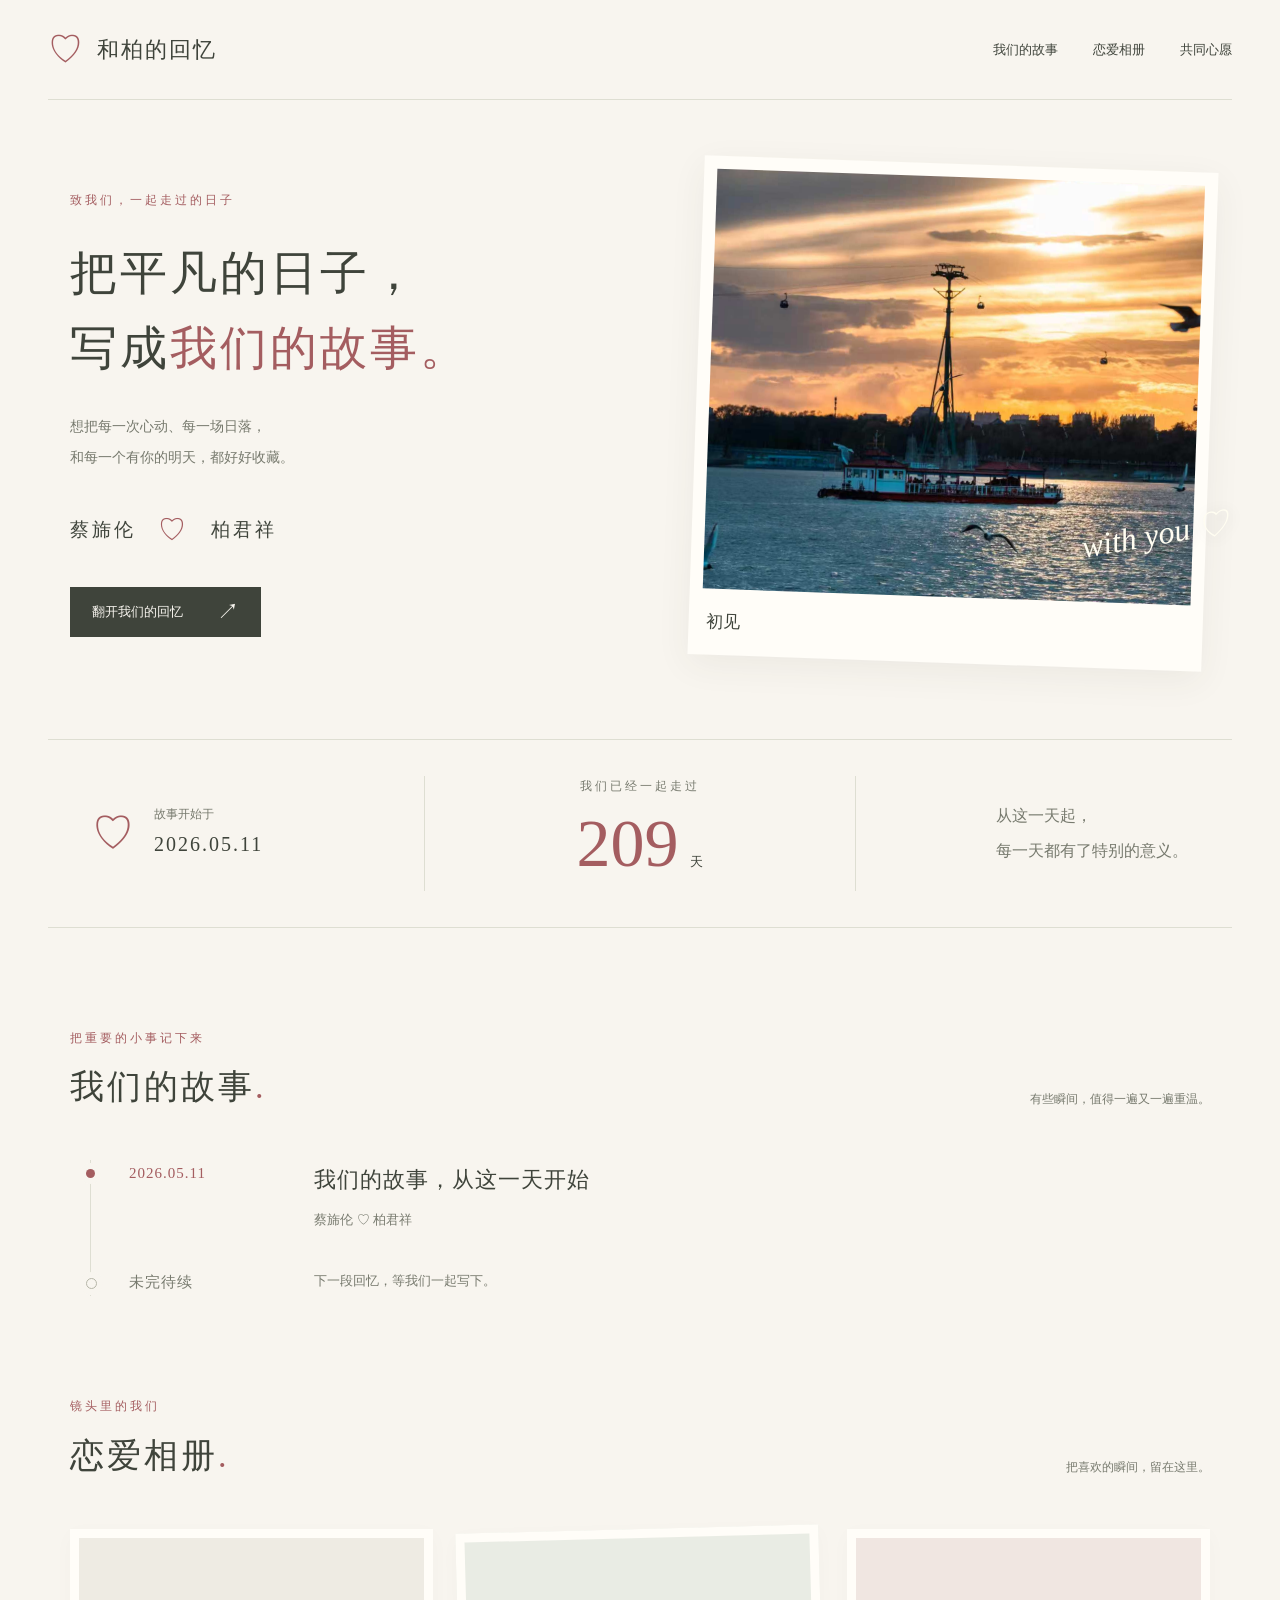
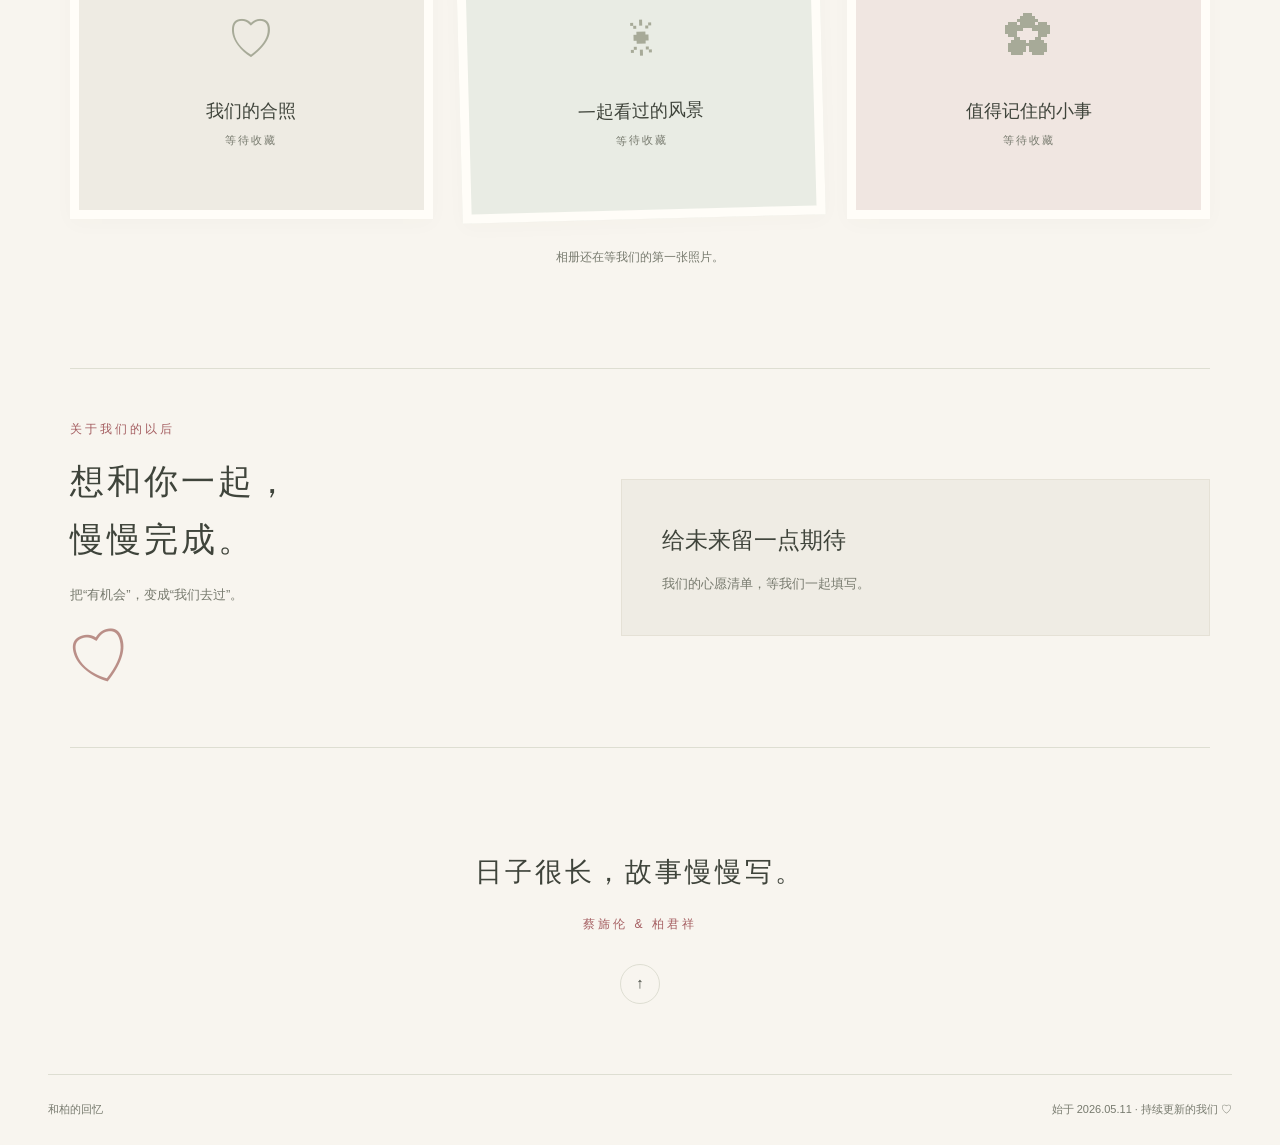
==== index.html @ 4bbe12b0 "Use first meeting photo on homepage" ====
<!doctype html>
<html lang="zh-CN">
<head>
  <meta charset="UTF-8">
  <meta name="viewport" content="width=device-width, initial-scale=1">
  <meta name="theme-color" content="#f6f2ec">
  <meta name="description" content="蔡旆伦与柏君祥的回忆小站，收藏一起走过的日子。">
  <title>和柏的回忆</title>
  <link rel="stylesheet" href="./style.css">
  <script src="./config.js" defer></script>
  <script src="./app.js" defer></script>
</head>
<body>
  <a class="skip" href="#main">跳到正文</a>
  <header class="header">
    <a class="brand" href="#home"><span class="brand-heart" aria-hidden="true">♡</span><span data-site-title>和柏的回忆</span></a>
    <nav aria-label="主导航">
      <a href="#story">我们的故事</a><a href="#album">恋爱相册</a><a href="#wishes">共同心愿</a>
    </nav>
  </header>
  <main id="main">
    <section class="hero" id="home" aria-labelledby="hero-title">
      <div class="hero-copy">
        <p class="eyebrow">致我们，一起走过的日子</p>
        <h1 id="hero-title">把平凡的日子，<br>写成<span>我们的故事。</span></h1>
        <p class="intro" id="intro">想把每一次心动、每一场日落，<br>和每一个有你的明天，都好好收藏。</p>
        <div class="couple"><span id="person-one">蔡旆伦</span><span class="couple-heart" aria-label="爱">♡</span><span id="person-two">柏君祥</span></div>
        <a class="primary-link" href="#story">翻开我们的回忆 <span aria-hidden="true">↗</span></a>
      </div>
      <figure class="hero-photo">
        <img src="./images/first-meeting.jpg" alt="初见，夕阳下的缆车与海鸥" width="1280" height="1920" fetchpriority="high">
        <figcaption><span>初见</span></figcaption>
        <span class="photo-mark" aria-hidden="true">with you ♡</span>
      </figure>
    </section>
    <section class="together" aria-label="恋爱计时">
      <div class="together-label"><span aria-hidden="true">♡</span><p>故事开始于<time id="start-date" datetime="2026-05-11">2026.05.11</time></p></div>
      <div class="counter"><p>我们已经一起走过</p><div><strong id="days">—</strong><span>天</span></div></div>
      <p class="together-note">从这一天起，<br>每一天都有了特别的意义。</p>
    </section>
    <section class="section story" id="story" aria-labelledby="story-title">
      <div class="section-head"><div><p class="eyebrow">把重要的小事记下来</p><h2 id="story-title">我们的故事<span class="heading-dot">.</span></h2></div><p>有些瞬间，值得一遍又一遍重温。</p></div>
      <div class="timeline" id="timeline"></div>
    </section>
    <section class="section album" id="album" aria-labelledby="album-title">
      <div class="section-head"><div><p class="eyebrow">镜头里的我们</p><h2 id="album-title">恋爱相册<span class="heading-dot">.</span></h2></div><p>把喜欢的瞬间，留在这里。</p></div>
      <div class="photo-grid" id="photos"></div>
      <p class="section-note" id="album-note">相册还在等我们的第一张照片。</p>
    </section>
    <section class="section wishes" id="wishes" aria-labelledby="wishes-title">
      <div class="wish-intro"><p class="eyebrow">关于我们的以后</p><h2 id="wishes-title">想和你一起，<br>慢慢完成。</h2><p>把“有机会”，变成“我们去过”。</p><span class="hand-heart" aria-hidden="true">♡</span></div>
      <div class="wish-list" id="wish-list"></div>
    </section>
    <section class="closing"><p>日子很长，故事慢慢写。</p><span id="signature">蔡旆伦 & 柏君祥</span><a href="#home" aria-label="回到顶部">↑</a></section>
  </main>
  <footer><span data-site-title>和柏的回忆</span><span>始于 <time datetime="2026-05-11" id="footer-date">2026.05.11</time> · 持续更新的我们 ♡</span></footer>
  <dialog id="photo-dialog" aria-label="照片大图"><button class="close-dialog" type="button" aria-label="关闭照片">×</button><img id="large-photo" alt=""><p id="photo-caption"></p></dialog>
  <noscript><p class="noscript">请启用 JavaScript，以显示恋爱计时和回忆内容。</p></noscript>
</body>
</html>
---- style.css ----
@charset "UTF-8";
:root { --paper: #f8f5ef; --ink: #3f443b; --muted: #777a6e; --rose: #a45d60; --line: #deded2; --serif: "Songti SC", "STSong", "SimSun", serif; }
* { box-sizing: border-box; }
html { scroll-behavior: smooth; scroll-padding-top: 90px; }
body { margin: 0; color: var(--ink); background: var(--paper); font-family: "Microsoft YaHei", "PingFang SC", sans-serif; font-size: 15px; line-height: 1.8; }
a { color: inherit; text-decoration: none; }
button { font: inherit; }
a:focus-visible, button:focus-visible { outline: 3px solid var(--rose); outline-offset: 6px; }
::selection { background: #e8cccc; }
.skip { position: fixed; top: -80px; left: 20px; background: white; padding: 10px; z-index: 20; }
.skip:focus { top: 10px; }
.header { width: min(1200px, calc(100% - 96px)); height: 100px; margin: auto; display: flex; align-items: center; justify-content: space-between; border-bottom: 1px solid var(--line); }
.brand { display: flex; align-items: center; gap: 12px; font-family: var(--serif); font-size: 22px; letter-spacing: 2px; }
.brand-heart { color: var(--rose); font-size: 35px; line-height: 1; }
nav { display: flex; gap: 35px; font-size: 13px; }
nav a { transition: color .2s; }
nav a:hover { color: var(--rose); }
main { overflow: hidden; }
.hero { width: min(1140px, calc(100% - 120px)); margin: 64px auto 76px; display: grid; grid-template-columns: 1.12fr 1fr; gap: 50px; align-items: center; }
.eyebrow { font-size: 12px; letter-spacing: 3px; color: var(--rose); margin: 0 0 24px; }
h1, h2, h3, p, figure { margin-top: 0; }
h1 { font-family: var(--serif); font-weight: 400; font-size: clamp(33px, 3.7vw, 54px); letter-spacing: 3px; line-height: 1.6; margin-bottom: 24px; }
h1 span { color: var(--rose); }
.intro { color: var(--muted); font-size: 14px; line-height: 2.2; white-space: pre-line; }
.couple { display: flex; align-items: center; gap: 22px; margin: 32px 0; font-size: 19px; letter-spacing: 3px; }
.couple-heart { color: var(--rose); font-size: 28px; }
.primary-link { display: inline-flex; align-items: center; justify-content: space-between; gap: 34px; background: var(--ink); color: var(--paper); padding: 13px 22px; font-size: 13px; transition: background .2s; }
.primary-link:hover { background: var(--rose); }
.primary-link span { font-size: 22px; line-height: 1; }
.hero-photo { position: relative; margin: 0; padding: 13px 13px 0; background: #fffdf8; box-shadow: 0 10px 35px #46463710; transform: rotate(2deg); }
.hero-photo img { display: block; width: 100%; height: 420px; object-fit: cover; background: #d8c9b7; }
.hero-photo figcaption { padding: 18px 5px 17px; font-family: var(--serif); font-size: 17px; }
.hero-photo figcaption small { display: block; font-family: "Microsoft YaHei", sans-serif; font-size: 10px; color: #838477; margin-top: 4px; letter-spacing: 1px; }
.photo-mark { position: absolute; right: -24px; bottom: 106px; transform: rotate(-12deg); color: #fffdf1; font-family: Georgia, serif; font-style: italic; font-size: 32px; text-shadow: 0 2px 15px #0003; }
.together { width: min(1200px, calc(100% - 96px)); margin: auto; padding: 36px 44px; border-block: 1px solid var(--line); display: grid; grid-template-columns: 1fr 1.3fr 1fr; align-items: center; }
.together-label { display: flex; align-items: center; gap: 20px; }
.together-label > span { font-size: 42px; color: var(--rose); }
.together-label p { color: var(--muted); font-size: 12px; margin: 0; }
.together-label time { display: block; color: var(--ink); font-family: Georgia, serif; font-size: 20px; letter-spacing: 2px; }
.counter { text-align: center; border-inline: 1px solid var(--line); }
.counter p { font-size: 12px; color: var(--muted); letter-spacing: 3px; margin-bottom: 0; }
.counter div { line-height: 1.2; margin: 6px 0; }
.counter strong { font-family: Georgia, serif; font-size: 68px; font-weight: 400; color: var(--rose); }
.counter div > span { margin-left: 12px; font-size: 13px; }
.together-note { margin: 0 0 0 auto; font-family: var(--serif); line-height: 2.2; color: var(--muted); font-size: 16px; }
.section { width: min(1140px, calc(100% - 120px)); margin: 100px auto; }
.section-head { display: flex; align-items: flex-end; justify-content: space-between; gap: 20px; margin-bottom: 44px; }
.section-head .eyebrow { margin-bottom: 9px; }
h2 { font-family: var(--serif); font-size: 34px; font-weight: 400; letter-spacing: 3px; line-height: 1.7; margin-bottom: 0; }
.heading-dot { color: var(--rose); }
.section-head > p { font-size: 12px; color: var(--muted); margin-bottom: 6px; }
.timeline { margin-left: 20px; }
.timeline-entry { position: relative; padding: 0 0 38px 38px; border-left: 1px solid var(--line); display: grid; grid-template-columns: 155px 1fr; gap: 30px; }
.timeline-entry::before { content: ""; position: absolute; top: 9px; left: -5px; width: 9px; height: 9px; border-radius: 50%; background: var(--rose); box-shadow: 0 0 0 6px var(--paper); }
.story-date { font-family: Georgia, var(--serif); font-size: 15px; color: var(--rose); letter-spacing: 1px; }
.story-body h3 { font-family: var(--serif); font-size: 22px; font-weight: 400; letter-spacing: 1px; margin-bottom: 8px; }
.story-body p, p.story-body { font-size: 13px; color: var(--muted); margin-bottom: 0; white-space: pre-line; }
.next-story { padding-bottom: 0; }
.next-story::before { background: var(--paper); border: 1px solid #b6b6a8; }
.next-story .story-date { color: var(--muted); font-family: var(--serif); }
.photo-grid { display: grid; grid-template-columns: repeat(3, 1fr); gap: 26px; }
.photo-placeholder { min-height: 290px; background: #eeebe3; display: flex; flex-direction: column; align-items: center; justify-content: center; border: 9px solid #fffdf8; box-shadow: 0 5px 20px #46463706; }
.photo-placeholder:nth-child(2) { background: #e9ece4; transform: rotate(-1.5deg); }
.photo-placeholder:nth-child(3) { background: #f0e6e1; }
.placeholder-symbol { font-family: Georgia, serif; font-size: 48px; font-weight: 400; color: #a7aa98; }
.photo-placeholder p { font-family: var(--serif); font-size: 18px; margin: 12px 0 4px; }
.photo-placeholder small { color: var(--muted); font-size: 11px; letter-spacing: 2px; }
.section-note { text-align: center; margin: 28px 0 0; font-size: 12px; color: var(--muted); }
.photo-card { border: 0; padding: 10px; background: #fffdf8; cursor: zoom-in; text-align: left; color: var(--ink); }
.photo-card img { width: 100%; height: 290px; object-fit: cover; display: block; }
.photo-card-caption { display: block; padding: 14px 4px 4px; font-family: var(--serif); font-size: 17px; }
.wishes { display: grid; grid-template-columns: 1fr 1.25fr; gap: 80px; padding: 50px 0; border-block: 1px solid var(--line); }
.wish-intro .eyebrow { margin-bottom: 12px; }
.wish-intro > p:not(.eyebrow) { color: var(--muted); font-size: 13px; margin-top: 15px; }
.hand-heart { font-size: 64px; color: #ba8f88; font-family: Georgia, serif; display: inline-block; transform: rotate(-15deg); line-height: 1.2; }
.wish-list { align-self: center; }
.wish-empty { padding: 40px; background: #efece4; border: 1px solid #e5e1d6; }
.wish-empty > span { display: block; font-family: var(--serif); font-size: 23px; margin-bottom: 10px; }
.wish-empty p { color: var(--muted); font-size: 13px; margin-bottom: 0; }
.wish-row { display: flex; align-items: center; gap: 15px; padding: 20px 0; border-bottom: 1px solid var(--line); }
.wish-status { color: var(--rose); font-size: 20px; }
.wish-row p { margin: 0; flex: 1; }
.wish-row small { font-size: 11px; color: var(--muted); }
.wish-row.done p { text-decoration: line-through; color: var(--muted); }
.closing { text-align: center; margin: 90px auto 70px; }
.closing p { font-family: var(--serif); font-size: 27px; letter-spacing: 3px; margin-bottom: 13px; }
.closing > span { color: var(--rose); font-size: 12px; letter-spacing: 3px; }
.closing a { display: block; margin: 28px auto 0; width: 40px; height: 40px; border: 1px solid var(--line); border-radius: 50%; line-height: 36px; }
footer { display: flex; justify-content: space-between; gap: 20px; width: min(1200px, calc(100% - 96px)); border-top: 1px solid var(--line); padding: 25px 0; margin: auto; font-size: 11px; color: var(--muted); }
dialog { border: 0; padding: 32px; background: var(--paper); max-width: min(900px, 92vw); max-height: 92dvh; }
dialog::backdrop { background: #242720dc; }
dialog img { max-width: 100%; max-height: 70dvh; display: block; margin: auto; }
dialog p { text-align: center; margin: 15px 0 0; }
.close-dialog { position: absolute; right: 2px; top: 0; width: 30px; height: 30px; font-size: 25px; border: 0; background: transparent; color: var(--ink); cursor: pointer; }
.noscript { text-align: center; }
@media (max-width: 800px) {
  .header { width: calc(100% - 40px); height: 82px; }
  .brand { font-size: 18px; letter-spacing: 1px; gap: 8px; }
  nav { gap: 17px; font-size: 11px; }
  .hero { width: calc(100% - 56px); gap: 30px; margin-block: 44px 55px; }
  h1 { font-size: 31px; letter-spacing: 1px; }
  .hero-photo img { height: 340px; }
  .hero-photo figcaption { font-size: 13px; }
  .photo-mark { right: -8px; font-size: 24px; }
  .couple { font-size: 16px; gap: 12px; letter-spacing: 1px; }
  .together { width: calc(100% - 40px); padding: 30px 10px; grid-template-columns: 1fr 1fr; }
  .together-note { display: none; }
  .counter { border-right: 0; }
  .section { width: calc(100% - 56px); margin-block: 65px; }
  .section-head { margin-bottom: 32px; }
  .photo-grid { gap: 14px; }
  .photo-placeholder { min-height: 225px; }
  .photo-placeholder p { font-size: 15px; }
  .wishes { gap: 40px; }
  footer { width: calc(100% - 40px); }
}
@media (max-width: 580px) {
  html { scroll-padding-top: 24px; }
  .header { height: auto; min-height: 92px; padding-block: 15px; flex-direction: column; gap: 8px; }
  nav { gap: 27px; font-size: 12px; }
  .hero { grid-template-columns: 1fr; margin-top: 34px; gap: 34px; }
  .hero-copy { padding-top: 10px; }
  .eyebrow { font-size: 10px; margin-bottom: 17px; }
  h1 { font-size: clamp(29px, 7.8vw, 42px); }
  .intro { font-size: 13px; }
  .couple { margin-block: 22px; }
  .hero-photo { width: 92%; justify-self: center; }
  .hero-photo img { height: 300px; }
  .hero-photo figcaption { font-size: 15px; }
  .together-label { gap: 10px; }
  .together-label > span { font-size: 28px; }
  .together-label time { font-size: 17px; }
  .counter p { font-size: 10px; letter-spacing: 1px; }
  .counter strong { font-size: 48px; }
  h2 { font-size: 28px; }
  .section-head { display: block; }
  .section-head > p { margin-top: 8px; }
  .timeline { margin-left: 5px; }
  .timeline-entry { display: block; padding-left: 24px; }
  .story-date { display: block; margin-bottom: 12px; font-size: 13px; }
  .story-body h3 { font-size: 19px; }
  .photo-grid { grid-template-columns: 1fr; gap: 20px; }
  .photo-placeholder { min-height: 220px; }
  .photo-placeholder:nth-child(2) { transform: rotate(-1deg); }
  .wishes { grid-template-columns: 1fr; gap: 25px; padding-block: 30px; }
  .hand-heart { display: none; }
  .wish-empty { padding: 28px; }
  .wish-empty > span { font-size: 21px; }
  .closing { margin: 60px 20px 45px; }
  .closing p { font-size: 22px; letter-spacing: 1px; }
  footer { flex-direction: column; gap: 4px; text-align: center; padding-block: 20px; }
}
@media (prefers-reduced-motion: reduce) { html { scroll-behavior: auto; } * { transition: none !important; } }
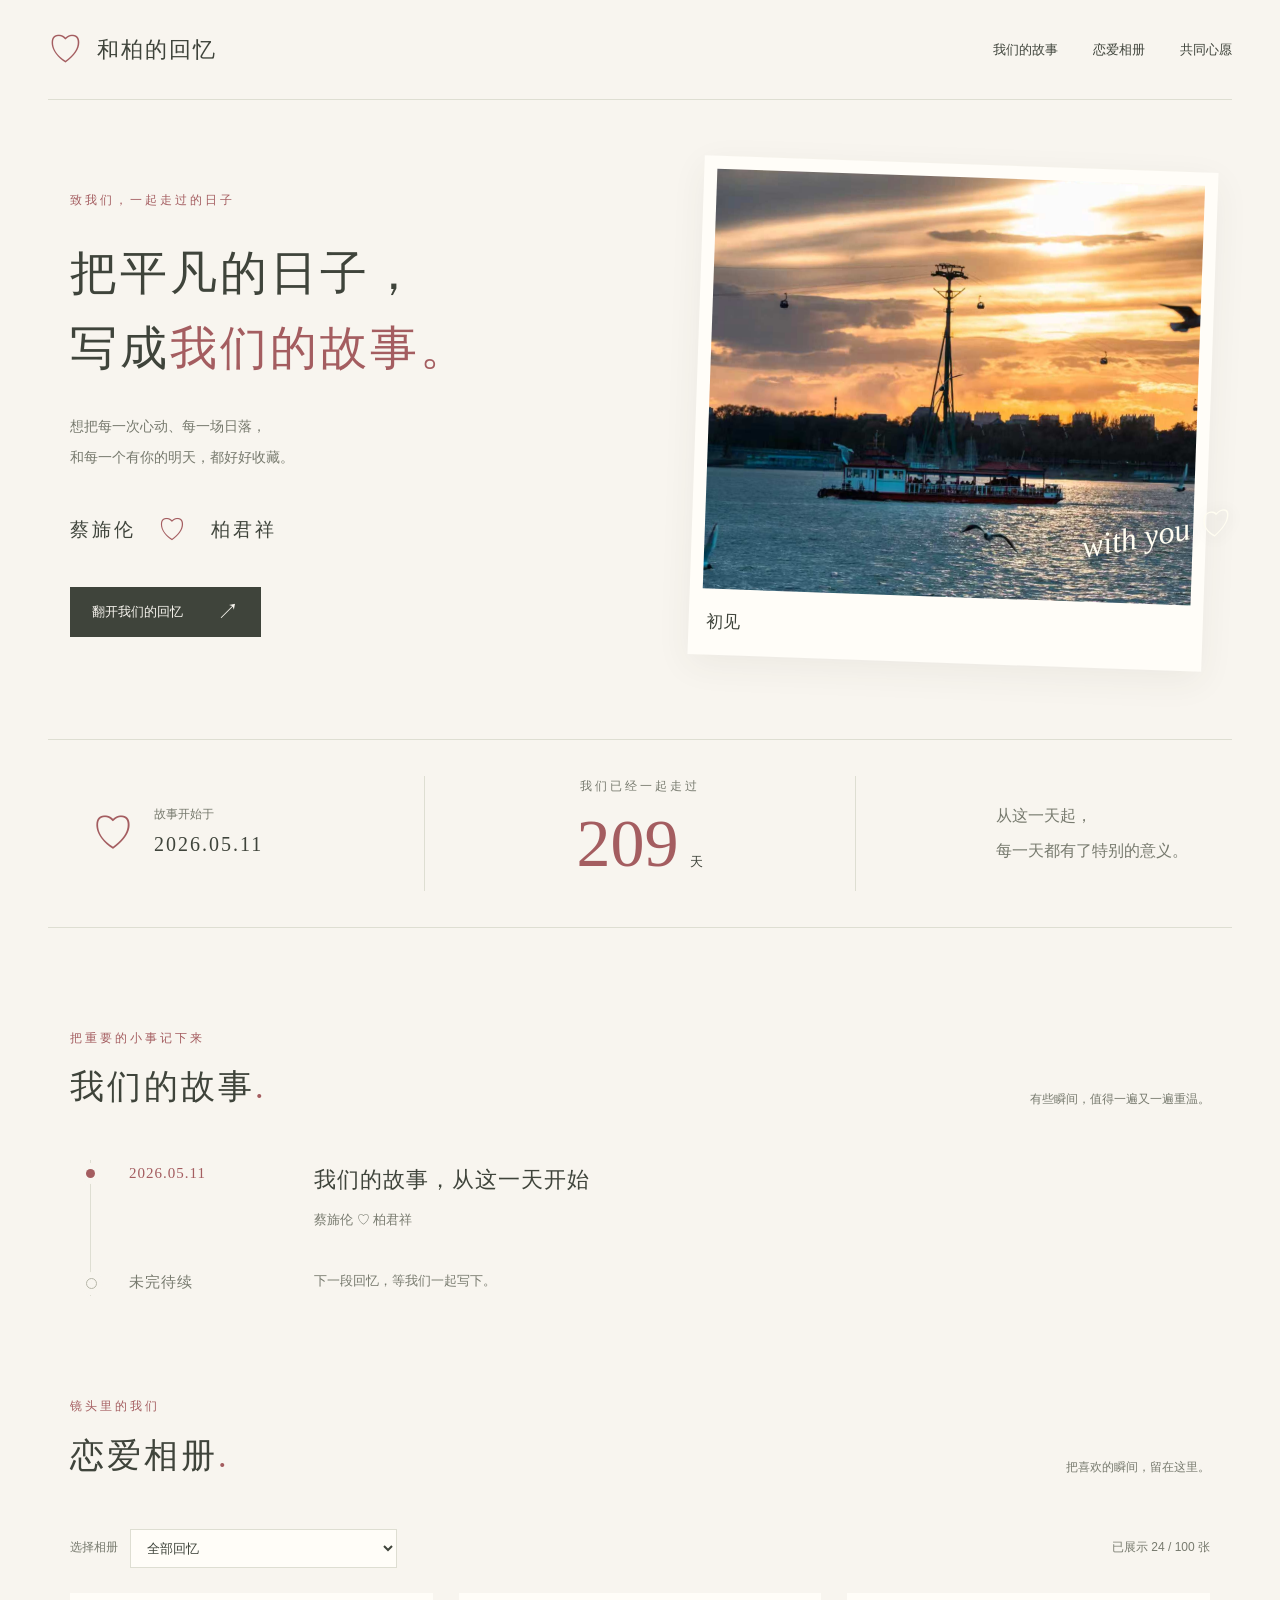
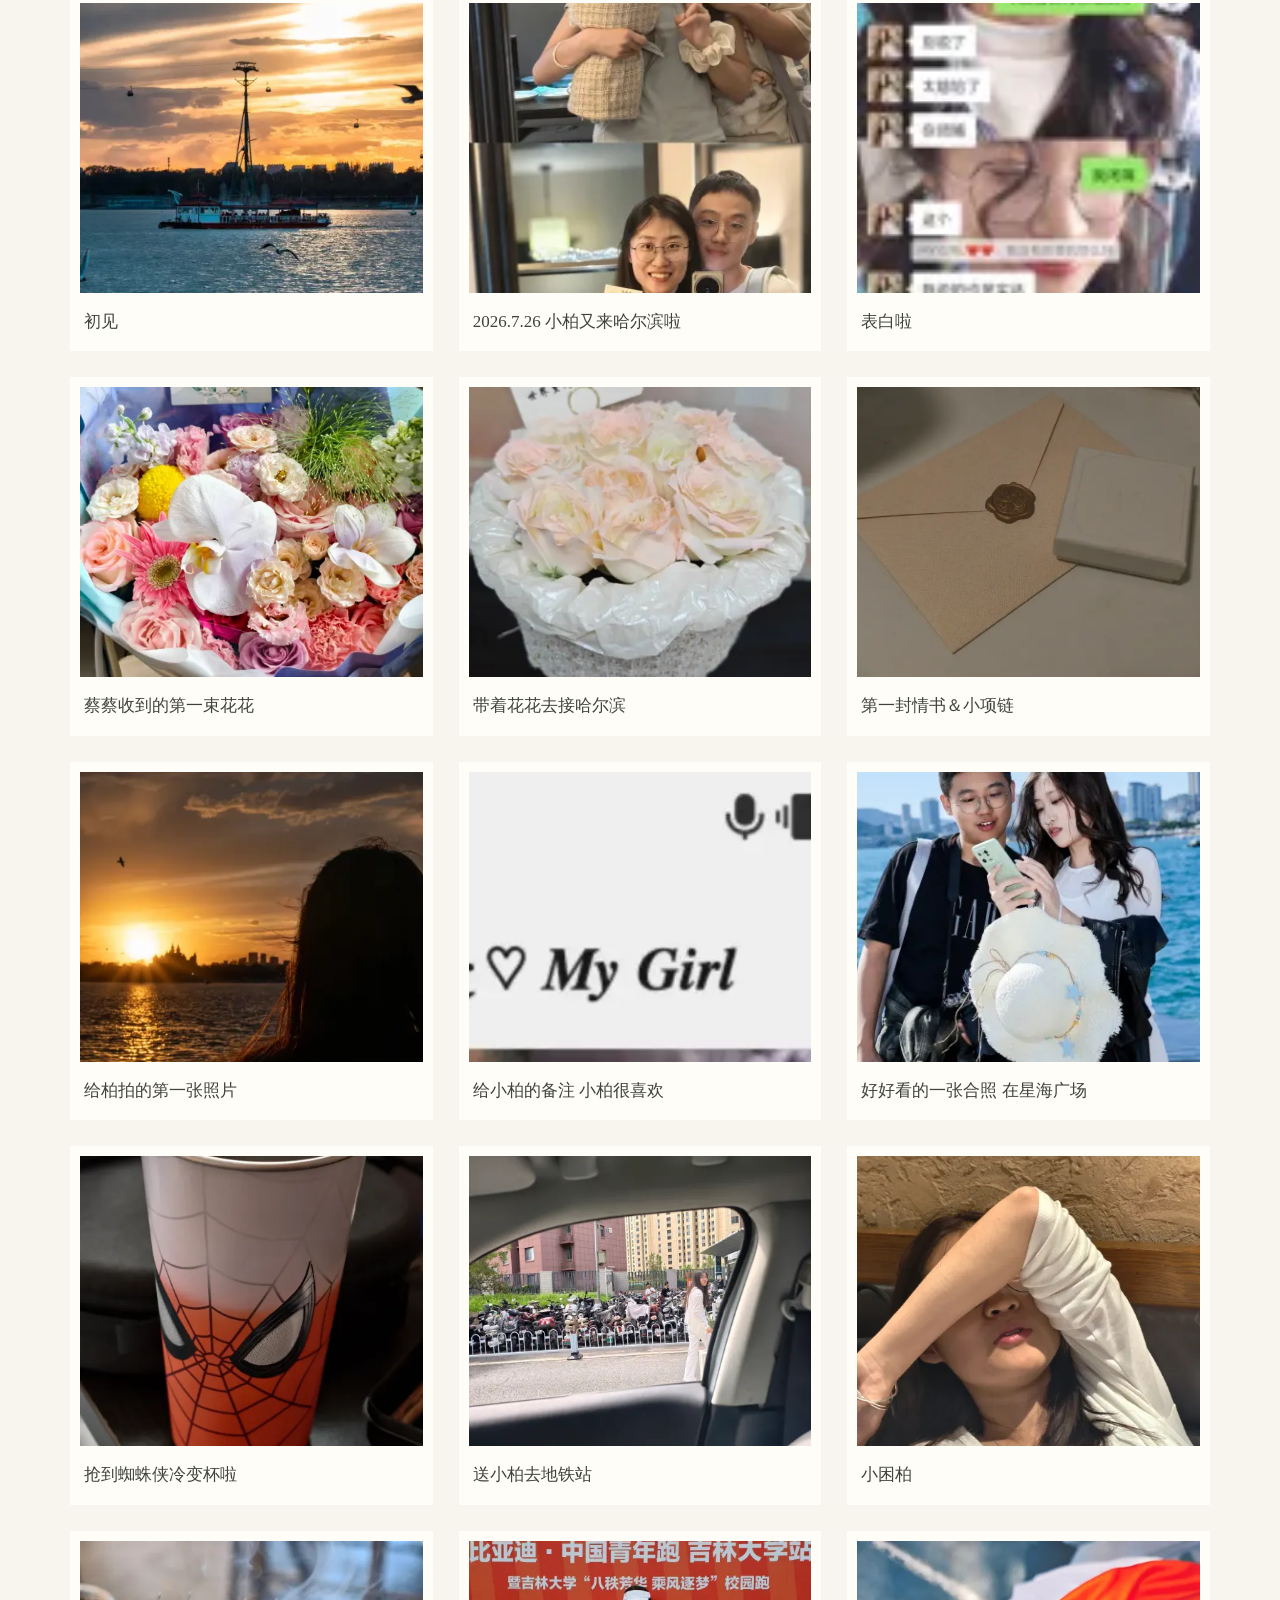
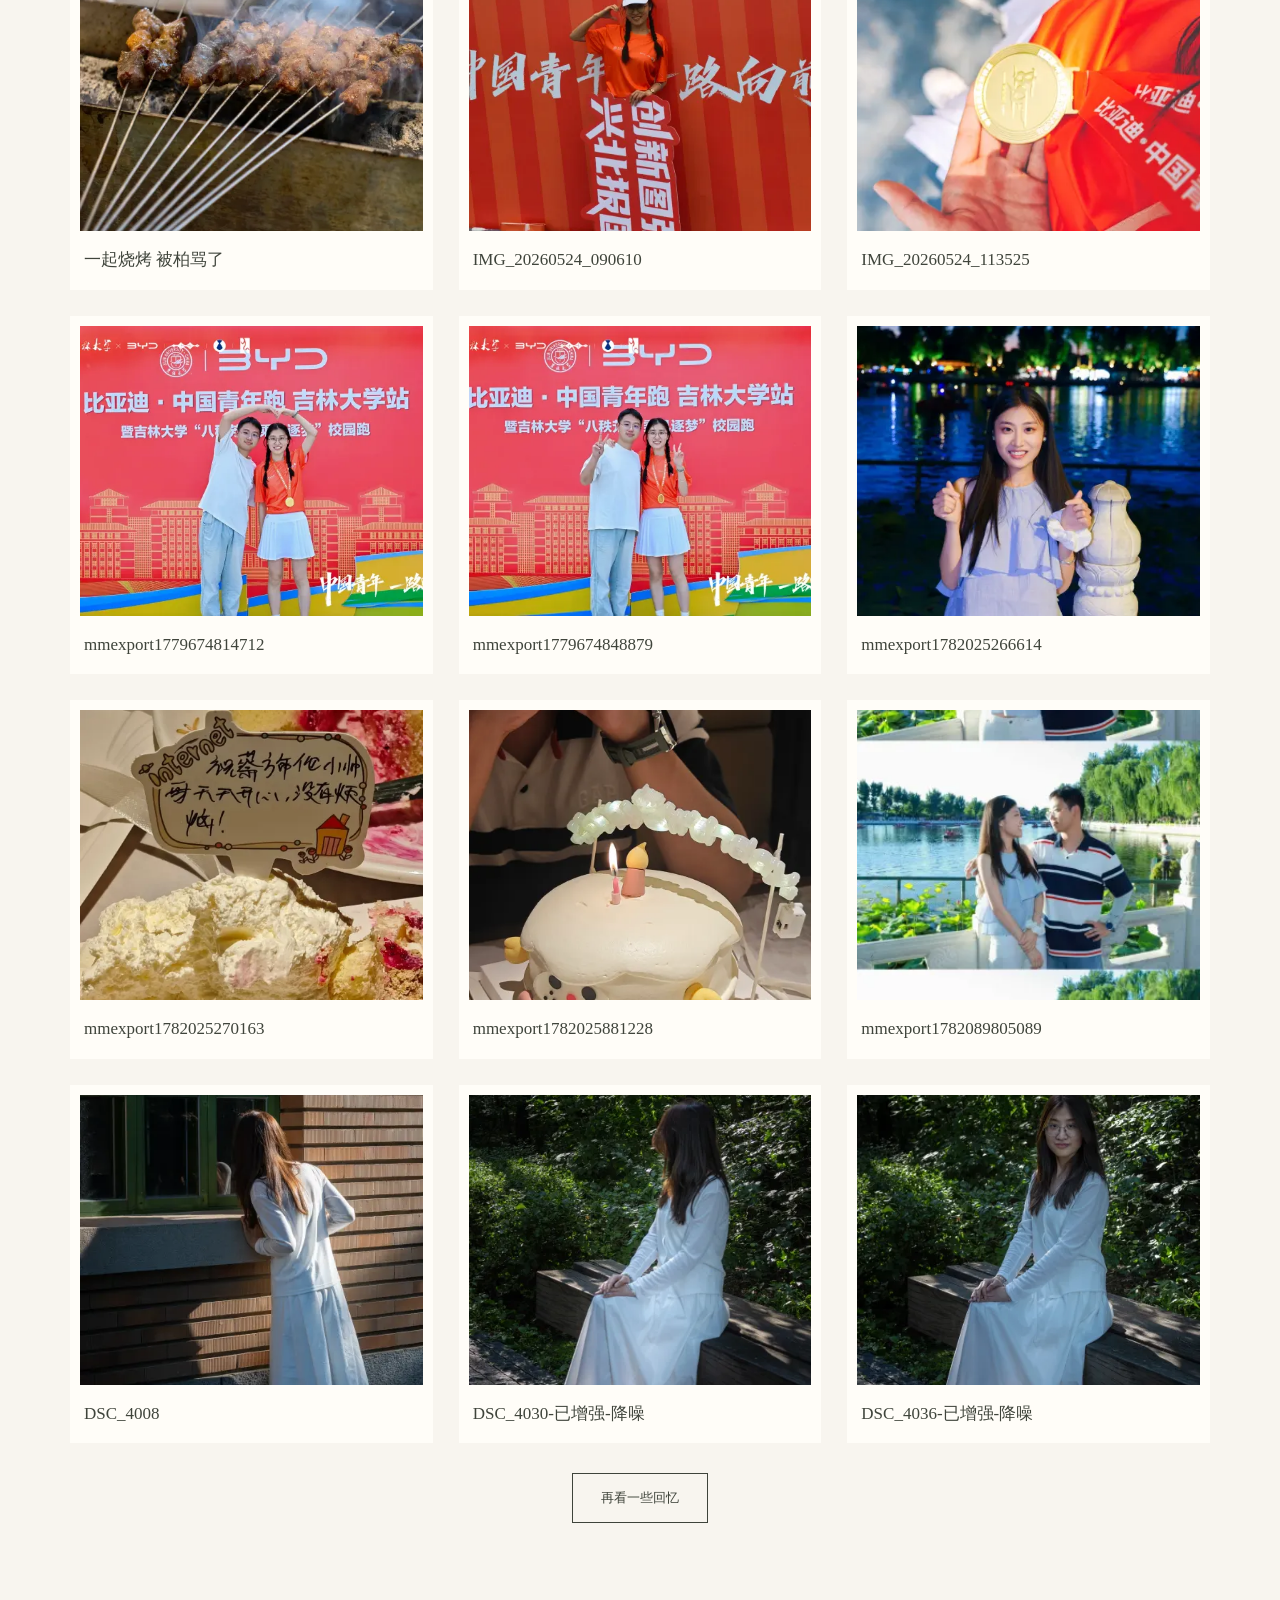
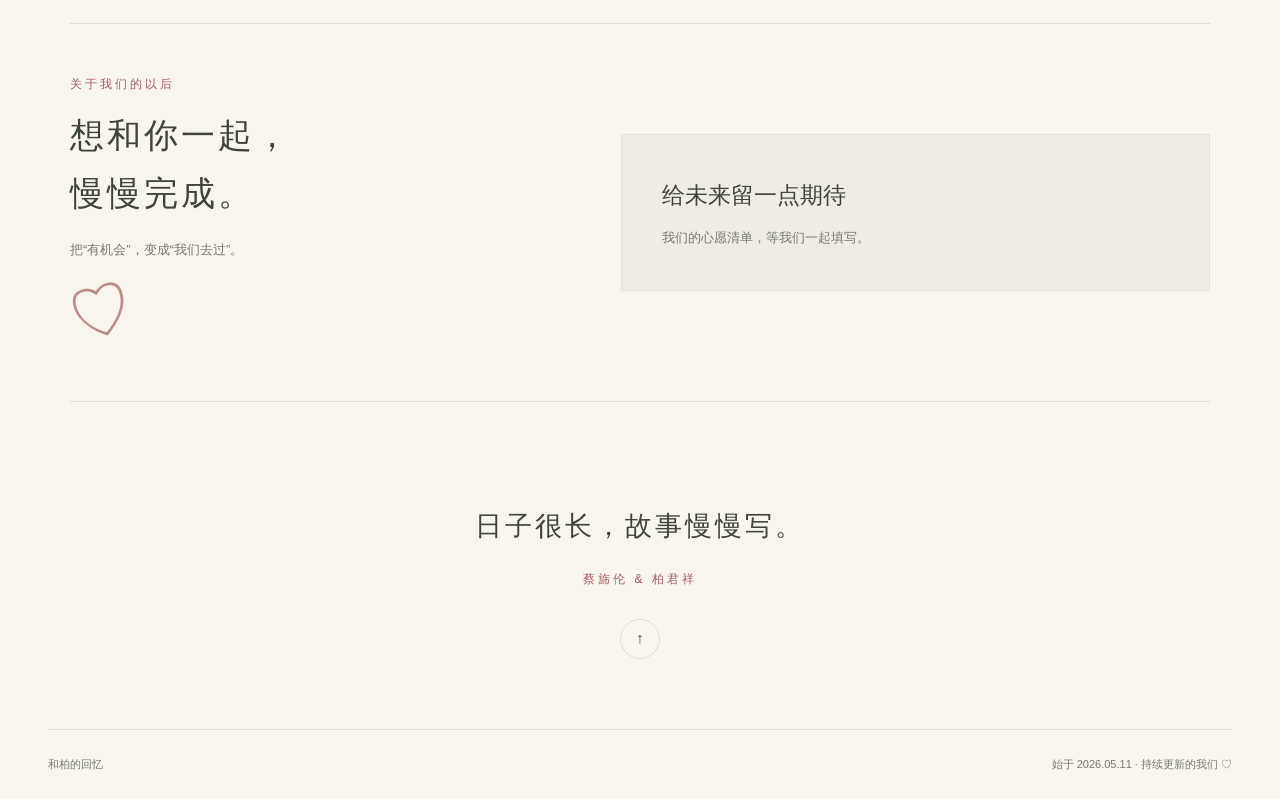
==== commit 296c88a6: "Publish selected memory albums with 100 photos" ====
--- a/index.html
+++ b/index.html
@@ -7,6 +7,7 @@
   <meta name="description" content="蔡旆伦与柏君祥的回忆小站，收藏一起走过的日子。">
   <title>和柏的回忆</title>
   <link rel="stylesheet" href="./style.css">
+  <script src="./photo-library.js" defer></script>
   <script src="./config.js" defer></script>
   <script src="./app.js" defer></script>
 </head>
@@ -44,7 +45,13 @@
     </section>
     <section class="section album" id="album" aria-labelledby="album-title">
       <div class="section-head"><div><p class="eyebrow">镜头里的我们</p><h2 id="album-title">恋爱相册<span class="heading-dot">.</span></h2></div><p>把喜欢的瞬间，留在这里。</p></div>
+      <div class="album-toolbar" id="album-toolbar" hidden>
+        <label for="album-filter">选择相册</label>
+        <select id="album-filter"><option value="">全部回忆</option></select>
+        <p id="photo-count" role="status" aria-live="polite"></p>
+      </div>
       <div class="photo-grid" id="photos"></div>
+      <button class="load-more" id="load-more" type="button" hidden>再看一些回忆</button>
       <p class="section-note" id="album-note">相册还在等我们的第一张照片。</p>
     </section>
     <section class="section wishes" id="wishes" aria-labelledby="wishes-title">
@@ -54,7 +61,16 @@
     <section class="closing"><p>日子很长，故事慢慢写。</p><span id="signature">蔡旆伦 & 柏君祥</span><a href="#home" aria-label="回到顶部">↑</a></section>
   </main>
   <footer><span data-site-title>和柏的回忆</span><span>始于 <time datetime="2026-05-11" id="footer-date">2026.05.11</time> · 持续更新的我们 ♡</span></footer>
-  <dialog id="photo-dialog" aria-label="照片大图"><button class="close-dialog" type="button" aria-label="关闭照片">×</button><img id="large-photo" alt=""><p id="photo-caption"></p></dialog>
+  <dialog id="photo-dialog" aria-label="照片大图">
+    <button class="close-dialog" type="button" aria-label="关闭照片">×</button>
+    <img id="large-photo" alt="">
+    <p id="photo-caption" aria-live="polite"></p>
+    <div class="photo-navigation">
+      <button id="previous-photo" type="button" aria-label="上一张照片">←</button>
+      <span id="photo-position"></span>
+      <button id="next-photo" type="button" aria-label="下一张照片">→</button>
+    </div>
+  </dialog>
   <noscript><p class="noscript">请启用 JavaScript，以显示恋爱计时和回忆内容。</p></noscript>
 </body>
 </html>
--- a/style.css
+++ b/style.css
@@ -59,6 +59,14 @@
 .next-story::before { background: var(--paper); border: 1px solid #b6b6a8; }
 .next-story .story-date { color: var(--muted); font-family: var(--serif); }
 .photo-grid { display: grid; grid-template-columns: repeat(3, 1fr); gap: 26px; }
+.album-toolbar { display: flex; align-items: center; flex-wrap: wrap; gap: 12px; margin-bottom: 25px; }
+.album-toolbar[hidden], .load-more[hidden] { display: none; }
+.album-toolbar label { font-size: 12px; color: var(--muted); }
+.album-toolbar select { max-width: 100%; min-width: 180px; padding: 10px 30px 10px 12px; border: 1px solid var(--line); border-radius: 0; background: #fffdf8; color: var(--ink); font: inherit; font-size: 13px; }
+.album-toolbar select:focus-visible { outline: 3px solid var(--rose); outline-offset: 3px; }
+.album-toolbar p { margin: 0 0 0 auto; font-size: 12px; color: var(--muted); }
+.load-more { display: block; padding: 12px 28px; margin: 30px auto 0; background: transparent; border: 1px solid var(--ink); color: var(--ink); cursor: pointer; font-size: 13px; }
+.load-more:hover { background: var(--ink); color: var(--paper); }
 .photo-placeholder { min-height: 290px; background: #eeebe3; display: flex; flex-direction: column; align-items: center; justify-content: center; border: 9px solid #fffdf8; box-shadow: 0 5px 20px #46463706; }
 .photo-placeholder:nth-child(2) { background: #e9ece4; transform: rotate(-1.5deg); }
 .photo-placeholder:nth-child(3) { background: #f0e6e1; }
@@ -66,7 +74,7 @@
 .photo-placeholder p { font-family: var(--serif); font-size: 18px; margin: 12px 0 4px; }
 .photo-placeholder small { color: var(--muted); font-size: 11px; letter-spacing: 2px; }
 .section-note { text-align: center; margin: 28px 0 0; font-size: 12px; color: var(--muted); }
-.photo-card { border: 0; padding: 10px; background: #fffdf8; cursor: zoom-in; text-align: left; color: var(--ink); }
+.photo-card { align-self: start; border: 0; padding: 10px; background: #fffdf8; cursor: zoom-in; text-align: left; color: var(--ink); }
 .photo-card img { width: 100%; height: 290px; object-fit: cover; display: block; }
 .photo-card-caption { display: block; padding: 14px 4px 4px; font-family: var(--serif); font-size: 17px; }
 .wishes { display: grid; grid-template-columns: 1fr 1.25fr; gap: 80px; padding: 50px 0; border-block: 1px solid var(--line); }
@@ -92,6 +100,10 @@
 dialog img { max-width: 100%; max-height: 70dvh; display: block; margin: auto; }
 dialog p { text-align: center; margin: 15px 0 0; }
 .close-dialog { position: absolute; right: 2px; top: 0; width: 30px; height: 30px; font-size: 25px; border: 0; background: transparent; color: var(--ink); cursor: pointer; }
+.photo-navigation { display: flex; align-items: center; justify-content: center; gap: 22px; margin-top: 14px; }
+.photo-navigation span { min-width: 55px; text-align: center; color: var(--muted); font-size: 12px; }
+.photo-navigation button { width: 38px; height: 35px; border: 1px solid var(--line); background: transparent; color: var(--ink); cursor: pointer; }
+.photo-navigation button:disabled { opacity: .35; cursor: default; }
 .noscript { text-align: center; }
 @media (max-width: 800px) {
   .header { width: calc(100% - 40px); height: 82px; }
@@ -140,6 +152,8 @@
   .story-date { display: block; margin-bottom: 12px; font-size: 13px; }
   .story-body h3 { font-size: 19px; }
   .photo-grid { grid-template-columns: 1fr; gap: 20px; }
+  .album-toolbar select { flex: 1; min-width: 0; }
+  .album-toolbar p { flex-basis: 100%; }
   .photo-placeholder { min-height: 220px; }
   .photo-placeholder:nth-child(2) { transform: rotate(-1deg); }
   .wishes { grid-template-columns: 1fr; gap: 25px; padding-block: 30px; }
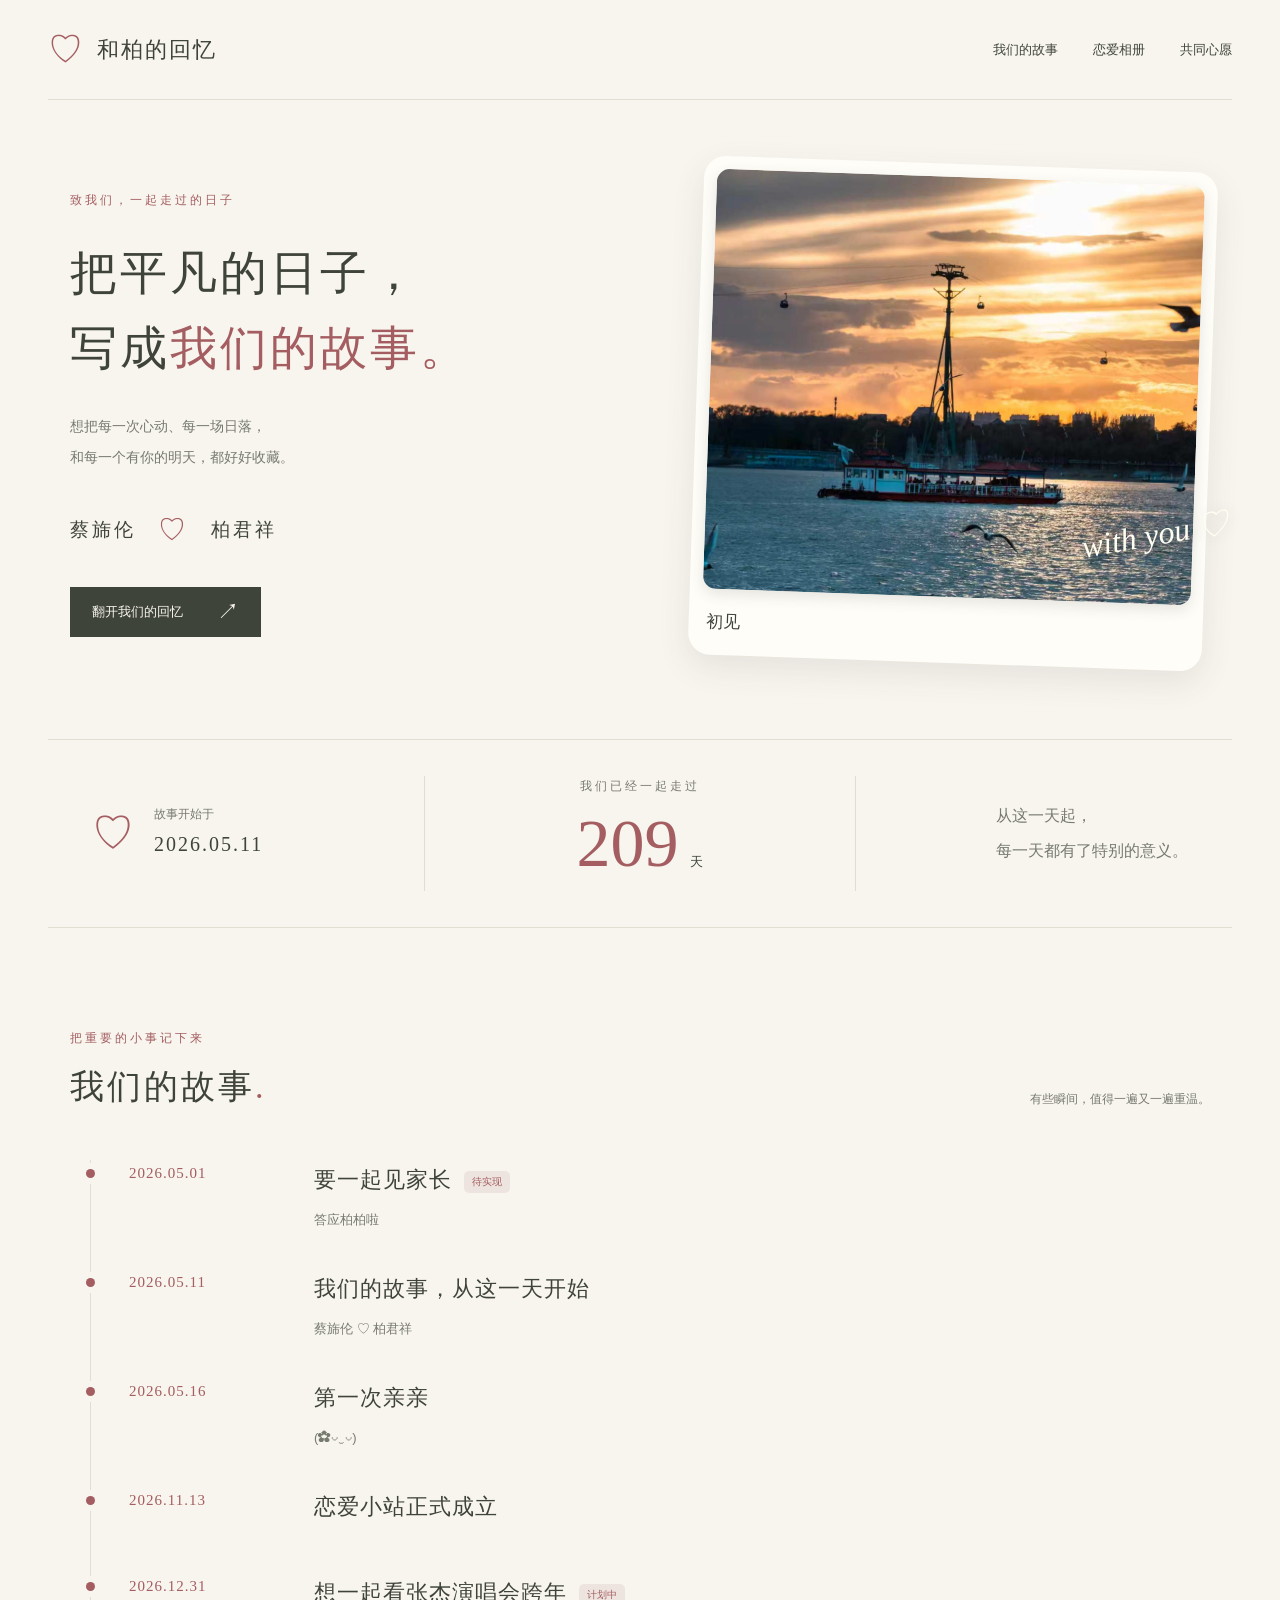
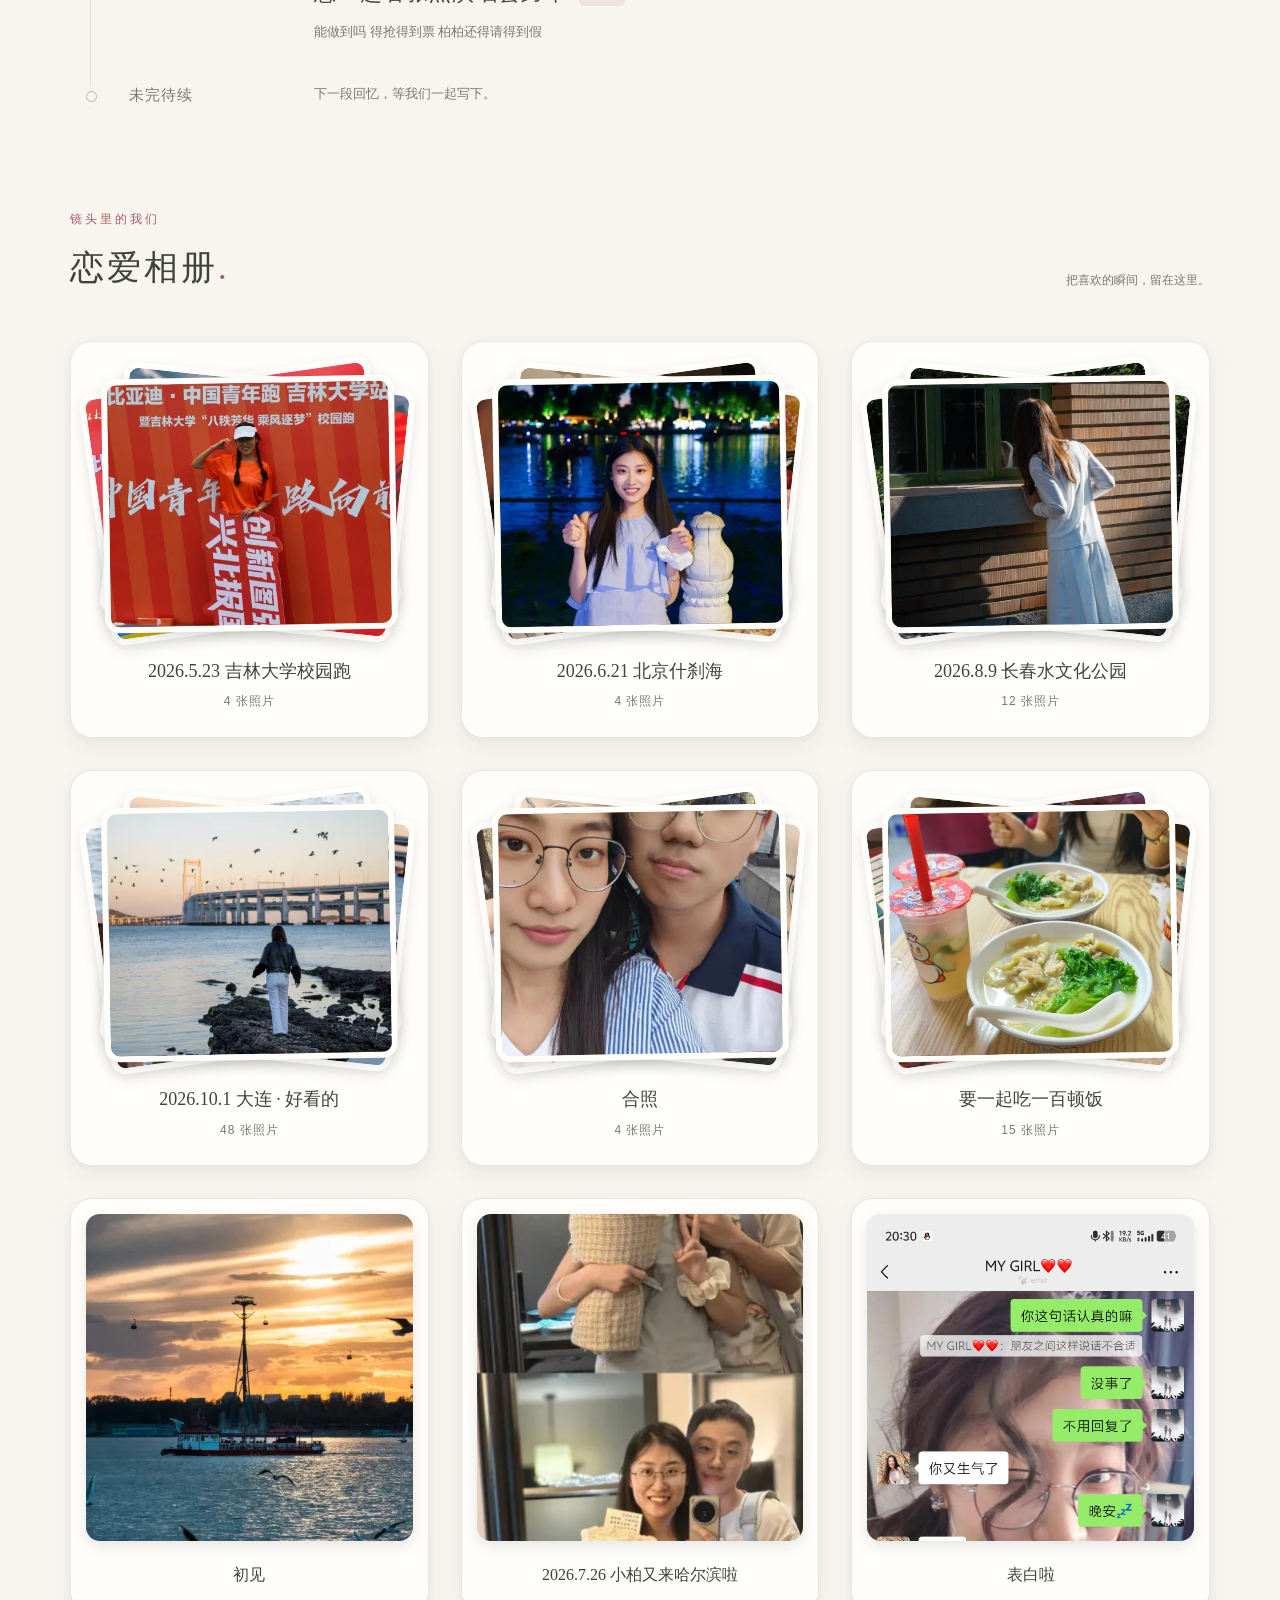
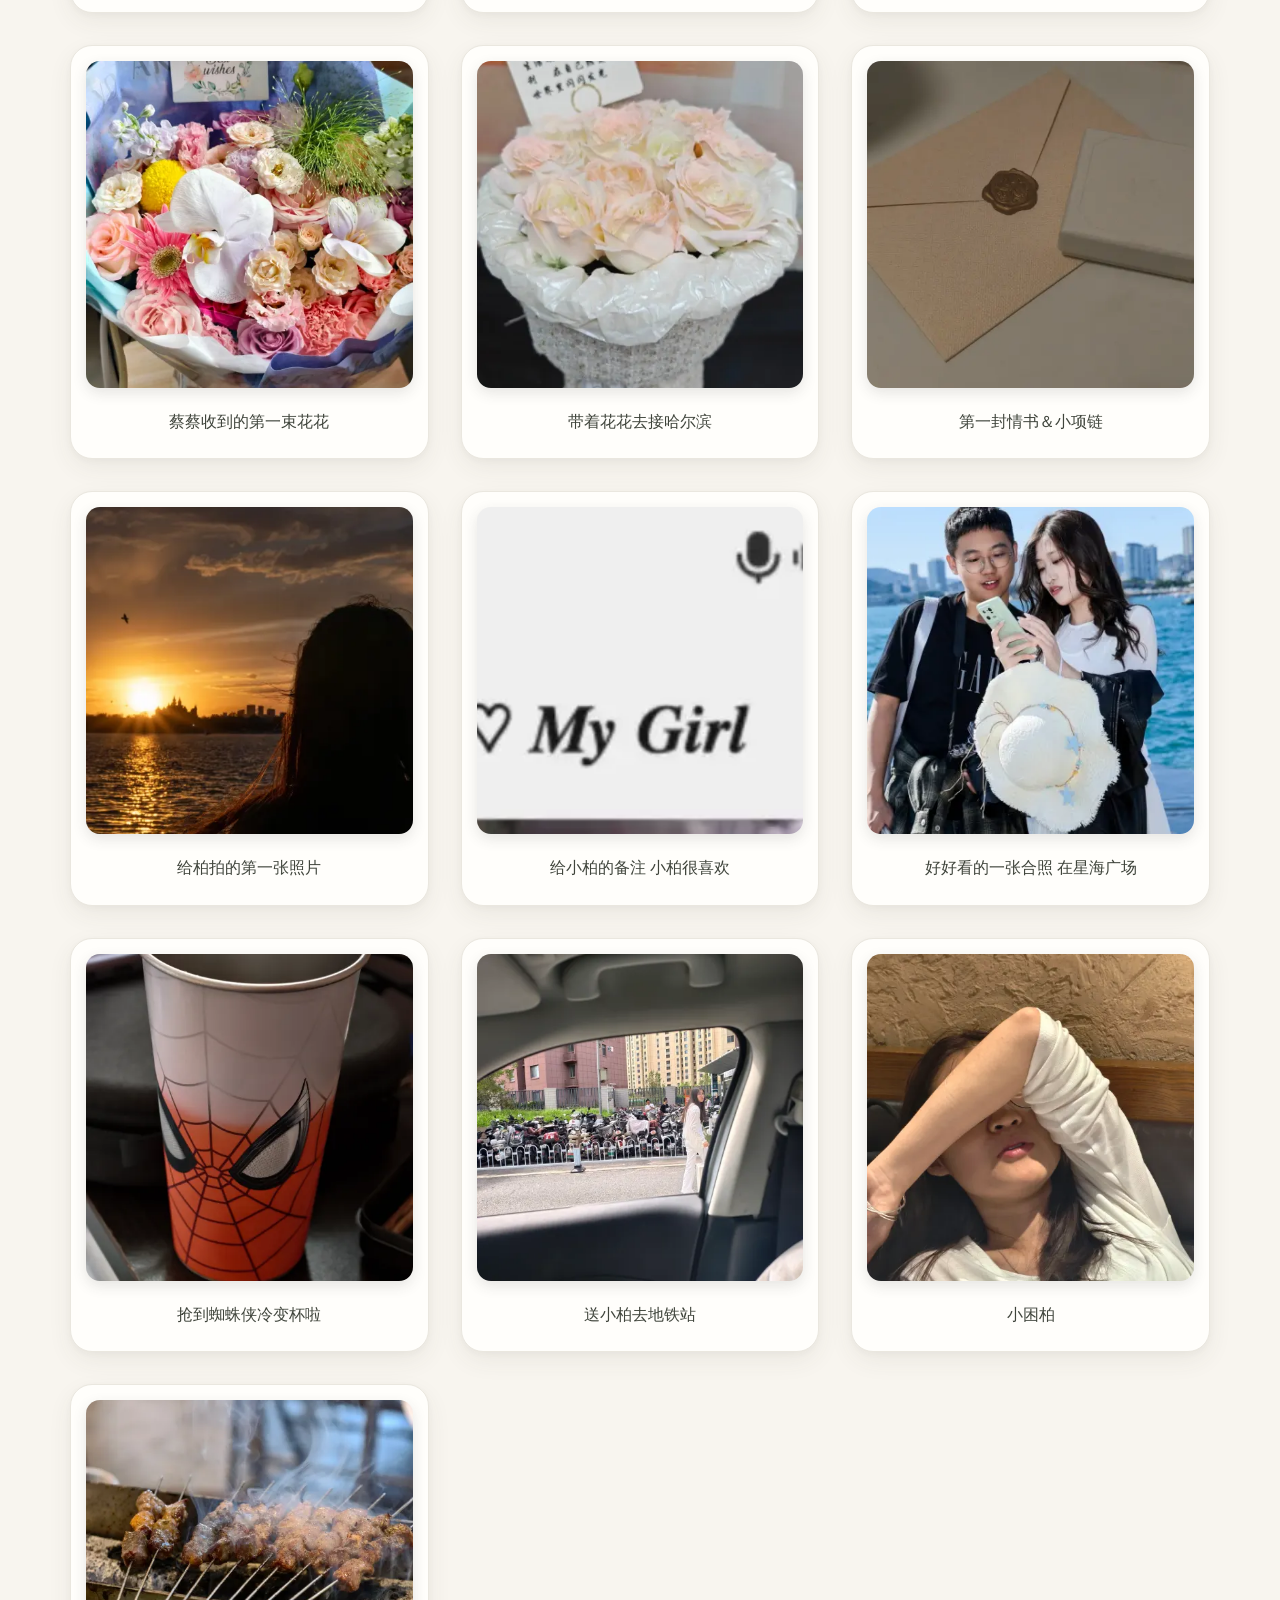
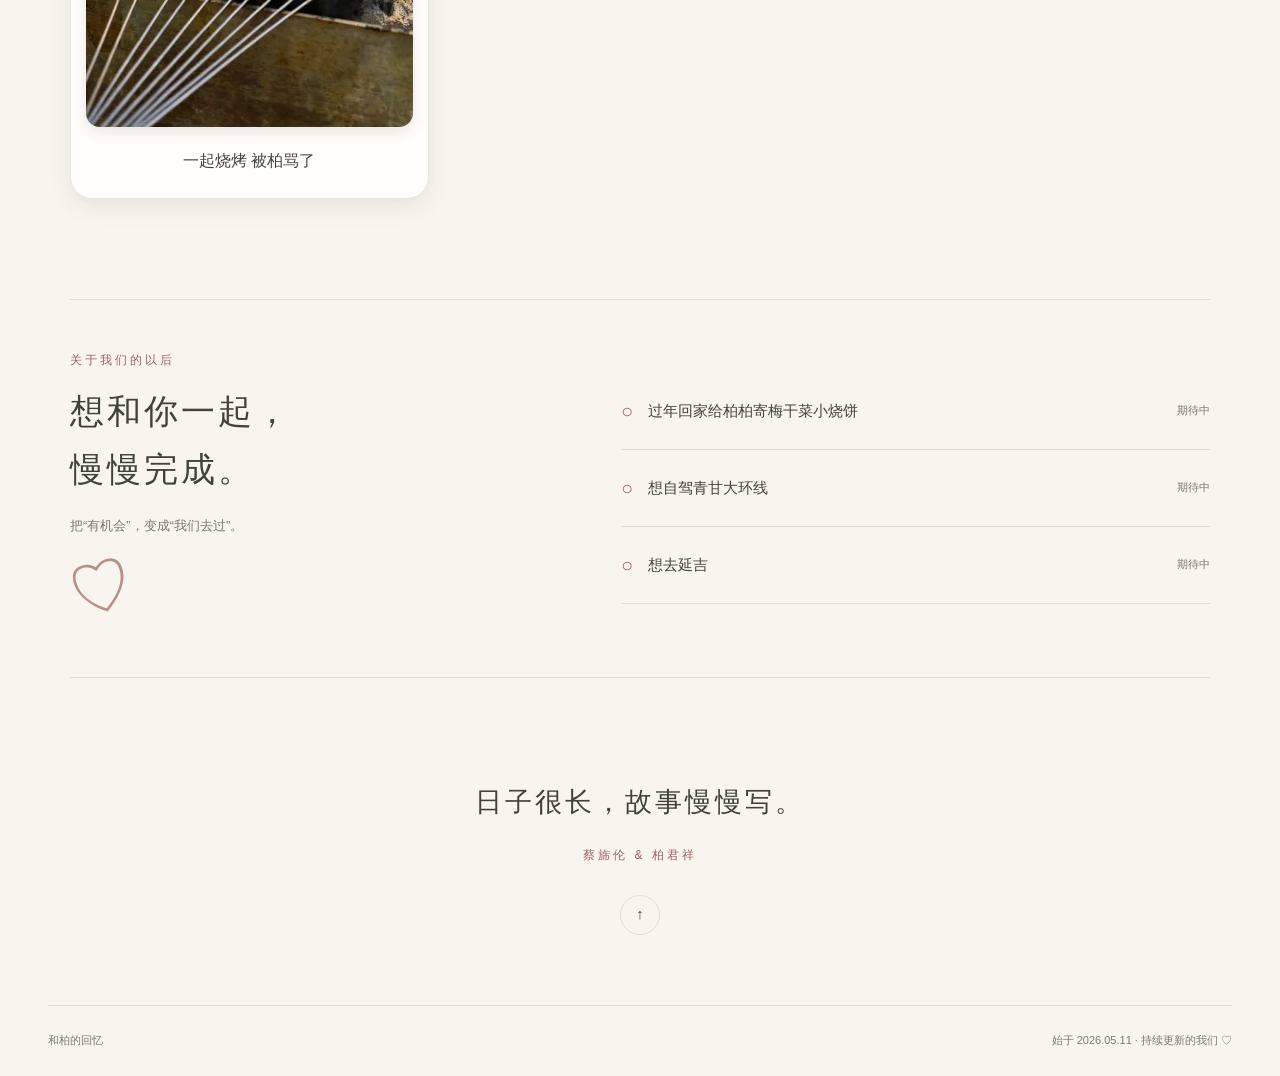
==== commit bef4b47b: "Add stacked albums, rounded cards, original chat image and milestones" ====
--- a/index.html
+++ b/index.html
@@ -6,10 +6,10 @@
   <meta name="theme-color" content="#f6f2ec">
   <meta name="description" content="蔡旆伦与柏君祥的回忆小站，收藏一起走过的日子。">
   <title>和柏的回忆</title>
-  <link rel="stylesheet" href="./style.css">
-  <script src="./photo-library.js" defer></script>
-  <script src="./config.js" defer></script>
-  <script src="./app.js" defer></script>
+  <link rel="stylesheet" href="./style.css?v=stacked-albums-1">
+  <script src="./photo-library.js?v=stacked-albums-1" defer></script>
+  <script src="./config.js?v=stacked-albums-1" defer></script>
+  <script src="./app.js?v=stacked-albums-1" defer></script>
 </head>
 <body>
   <a class="skip" href="#main">跳到正文</a>
@@ -45,13 +45,7 @@
     </section>
     <section class="section album" id="album" aria-labelledby="album-title">
       <div class="section-head"><div><p class="eyebrow">镜头里的我们</p><h2 id="album-title">恋爱相册<span class="heading-dot">.</span></h2></div><p>把喜欢的瞬间，留在这里。</p></div>
-      <div class="album-toolbar" id="album-toolbar" hidden>
-        <label for="album-filter">选择相册</label>
-        <select id="album-filter"><option value="">全部回忆</option></select>
-        <p id="photo-count" role="status" aria-live="polite"></p>
-      </div>
       <div class="photo-grid" id="photos"></div>
-      <button class="load-more" id="load-more" type="button" hidden>再看一些回忆</button>
       <p class="section-note" id="album-note">相册还在等我们的第一张照片。</p>
     </section>
     <section class="section wishes" id="wishes" aria-labelledby="wishes-title">
@@ -63,6 +57,8 @@
   <footer><span data-site-title>和柏的回忆</span><span>始于 <time datetime="2026-05-11" id="footer-date">2026.05.11</time> · 持续更新的我们 ♡</span></footer>
   <dialog id="photo-dialog" aria-label="照片大图">
     <button class="close-dialog" type="button" aria-label="关闭照片">×</button>
+    <h2 id="photo-dialog-title" hidden></h2>
+    <a class="original-photo" id="original-photo" target="_blank" rel="noopener" hidden>打开原图 ↗</a>
     <img id="large-photo" alt="">
     <p id="photo-caption" aria-live="polite"></p>
     <div class="photo-navigation">
@@ -70,6 +66,7 @@
       <span id="photo-position"></span>
       <button id="next-photo" type="button" aria-label="下一张照片">→</button>
     </div>
+    <div class="album-thumbnails" id="album-thumbnails" aria-label="相册照片" hidden></div>
   </dialog>
   <noscript><p class="noscript">请启用 JavaScript，以显示恋爱计时和回忆内容。</p></noscript>
 </body>
--- a/style.css
+++ b/style.css
@@ -27,8 +27,8 @@
 .primary-link { display: inline-flex; align-items: center; justify-content: space-between; gap: 34px; background: var(--ink); color: var(--paper); padding: 13px 22px; font-size: 13px; transition: background .2s; }
 .primary-link:hover { background: var(--rose); }
 .primary-link span { font-size: 22px; line-height: 1; }
-.hero-photo { position: relative; margin: 0; padding: 13px 13px 0; background: #fffdf8; box-shadow: 0 10px 35px #46463710; transform: rotate(2deg); }
-.hero-photo img { display: block; width: 100%; height: 420px; object-fit: cover; background: #d8c9b7; }
+.hero-photo { position: relative; margin: 0; padding: 13px 13px 0; border-radius: 22px; background: #fffdf8; box-shadow: 0 12px 32px #4646371a; transform: rotate(2deg); }
+.hero-photo img { display: block; width: 100%; height: 420px; border-radius: 13px; object-fit: cover; background: #d8c9b7; box-shadow: 0 5px 14px #343b3a20; }
 .hero-photo figcaption { padding: 18px 5px 17px; font-family: var(--serif); font-size: 17px; }
 .hero-photo figcaption small { display: block; font-family: "Microsoft YaHei", sans-serif; font-size: 10px; color: #838477; margin-top: 4px; letter-spacing: 1px; }
 .photo-mark { position: absolute; right: -24px; bottom: 106px; transform: rotate(-12deg); color: #fffdf1; font-family: Georgia, serif; font-style: italic; font-size: 32px; text-shadow: 0 2px 15px #0003; }
@@ -54,19 +54,12 @@
 .timeline-entry::before { content: ""; position: absolute; top: 9px; left: -5px; width: 9px; height: 9px; border-radius: 50%; background: var(--rose); box-shadow: 0 0 0 6px var(--paper); }
 .story-date { font-family: Georgia, var(--serif); font-size: 15px; color: var(--rose); letter-spacing: 1px; }
 .story-body h3 { font-family: var(--serif); font-size: 22px; font-weight: 400; letter-spacing: 1px; margin-bottom: 8px; }
+.story-status { display: inline-block; margin-left: 12px; padding: 2px 8px; border-radius: 5px; background: #ede4df; color: var(--rose); font-family: "Microsoft YaHei", sans-serif; font-size: 10px; vertical-align: middle; letter-spacing: 0; }
 .story-body p, p.story-body { font-size: 13px; color: var(--muted); margin-bottom: 0; white-space: pre-line; }
 .next-story { padding-bottom: 0; }
 .next-story::before { background: var(--paper); border: 1px solid #b6b6a8; }
 .next-story .story-date { color: var(--muted); font-family: var(--serif); }
-.photo-grid { display: grid; grid-template-columns: repeat(3, 1fr); gap: 26px; }
-.album-toolbar { display: flex; align-items: center; flex-wrap: wrap; gap: 12px; margin-bottom: 25px; }
-.album-toolbar[hidden], .load-more[hidden] { display: none; }
-.album-toolbar label { font-size: 12px; color: var(--muted); }
-.album-toolbar select { max-width: 100%; min-width: 180px; padding: 10px 30px 10px 12px; border: 1px solid var(--line); border-radius: 0; background: #fffdf8; color: var(--ink); font: inherit; font-size: 13px; }
-.album-toolbar select:focus-visible { outline: 3px solid var(--rose); outline-offset: 3px; }
-.album-toolbar p { margin: 0 0 0 auto; font-size: 12px; color: var(--muted); }
-.load-more { display: block; padding: 12px 28px; margin: 30px auto 0; background: transparent; border: 1px solid var(--ink); color: var(--ink); cursor: pointer; font-size: 13px; }
-.load-more:hover { background: var(--ink); color: var(--paper); }
+.photo-grid { display: grid; grid-template-columns: repeat(3, 1fr); gap: 32px; }
 .photo-placeholder { min-height: 290px; background: #eeebe3; display: flex; flex-direction: column; align-items: center; justify-content: center; border: 9px solid #fffdf8; box-shadow: 0 5px 20px #46463706; }
 .photo-placeholder:nth-child(2) { background: #e9ece4; transform: rotate(-1.5deg); }
 .photo-placeholder:nth-child(3) { background: #f0e6e1; }
@@ -74,9 +67,59 @@
 .photo-placeholder p { font-family: var(--serif); font-size: 18px; margin: 12px 0 4px; }
 .photo-placeholder small { color: var(--muted); font-size: 11px; letter-spacing: 2px; }
 .section-note { text-align: center; margin: 28px 0 0; font-size: 12px; color: var(--muted); }
-.photo-card { align-self: start; border: 0; padding: 10px; background: #fffdf8; cursor: zoom-in; text-align: left; color: var(--ink); }
-.photo-card img { width: 100%; height: 290px; object-fit: cover; display: block; }
-.photo-card-caption { display: block; padding: 14px 4px 4px; font-family: var(--serif); font-size: 17px; }
+.photo-card, .album-card {
+  min-width: 0;
+  align-self: start;
+  border: 1px solid #eae7df;
+  border-radius: 22px;
+  padding: 15px 15px 0;
+  background: #fffefb;
+  color: var(--ink);
+  text-align: center;
+  box-shadow: 0 9px 25px #41443b12, 0 2px 6px #41443b09;
+  transition: transform .25s ease, box-shadow .25s ease;
+}
+.photo-card { cursor: zoom-in; }
+.photo-card:hover, .photo-card:focus-visible, .album-card:hover, .album-card:focus-visible {
+  transform: translateY(-4px);
+  box-shadow: 0 16px 32px #41443b1c, 0 3px 8px #41443b0a;
+}
+.photo-card > img {
+  display: block;
+  width: 100%;
+  height: auto;
+  aspect-ratio: 1;
+  border-radius: 14px;
+  object-fit: cover;
+  background: #eeebe3;
+  box-shadow: 0 5px 14px #343b3a20;
+}
+.photo-card-caption { display: block; padding: 20px 8px 22px; font-family: var(--serif); font-size: 16px; line-height: 1.8; overflow-wrap: anywhere; }
+.full-resolution-card > img { object-position: top; }
+.album-card { cursor: pointer; padding-bottom: 24px; animation: album-arrive .6s ease; }
+.photo-stack { display: block; position: relative; aspect-ratio: 1.15; margin: 20px 17px 24px; }
+.photo-stack .stack-photo {
+  position: absolute;
+  inset: 0;
+  width: 100%;
+  height: 100%;
+  border: 6px solid #fffefb;
+  border-radius: 15px;
+  object-fit: cover;
+  background: #eeebe3;
+  box-shadow: 0 5px 13px #343b3a25;
+  transition: transform .4s cubic-bezier(.2,.7,.3,1);
+}
+.stack-layer-2 { z-index: 1; transform: translate(-9px, -3px) rotate(-8deg); }
+.stack-layer-1 { z-index: 2; transform: translate(8px, -2px) rotate(6deg); }
+.stack-layer-0 { z-index: 3; transform: rotate(-1deg); }
+.album-card:hover .stack-layer-2, .album-card:focus-visible .stack-layer-2, .album-card:active .stack-layer-2 { transform: translate(-16px, -7px) rotate(-13deg); }
+.album-card:hover .stack-layer-1, .album-card:focus-visible .stack-layer-1, .album-card:active .stack-layer-1 { transform: translate(16px, -5px) rotate(12deg); }
+.album-card:hover .stack-layer-0, .album-card:focus-visible .stack-layer-0, .album-card:active .stack-layer-0 { transform: translateY(-7px); }
+.album-card-title { display: block; font-family: var(--serif); font-size: 18px; line-height: 1.7; overflow-wrap: anywhere; }
+.album-card-count { display: block; margin-top: 5px; color: var(--muted); font-size: 12px; letter-spacing: 1px; }
+@keyframes album-arrive { from { opacity: 0; transform: translateY(12px); } to { opacity: 1; transform: translateY(0); } }
+@keyframes album-open { from { opacity: 0; transform: translateY(12px) scale(.97); } to { opacity: 1; transform: translateY(0) scale(1); } }
 .wishes { display: grid; grid-template-columns: 1fr 1.25fr; gap: 80px; padding: 50px 0; border-block: 1px solid var(--line); }
 .wish-intro .eyebrow { margin-bottom: 12px; }
 .wish-intro > p:not(.eyebrow) { color: var(--muted); font-size: 13px; margin-top: 15px; }
@@ -95,11 +138,23 @@
 .closing > span { color: var(--rose); font-size: 12px; letter-spacing: 3px; }
 .closing a { display: block; margin: 28px auto 0; width: 40px; height: 40px; border: 1px solid var(--line); border-radius: 50%; line-height: 36px; }
 footer { display: flex; justify-content: space-between; gap: 20px; width: min(1200px, calc(100% - 96px)); border-top: 1px solid var(--line); padding: 25px 0; margin: auto; font-size: 11px; color: var(--muted); }
-dialog { border: 0; padding: 32px; background: var(--paper); max-width: min(900px, 92vw); max-height: 92dvh; }
+dialog { border: 0; border-radius: 20px; padding: 32px; background: var(--paper); max-width: min(900px, 94vw); max-height: 94dvh; box-shadow: 0 25px 80px #0004; }
 dialog::backdrop { background: #242720dc; }
-dialog img { max-width: 100%; max-height: 70dvh; display: block; margin: auto; }
+dialog img { max-width: 100%; max-height: 70dvh; border-radius: 12px; display: block; margin: auto; }
 dialog p { text-align: center; margin: 15px 0 0; }
-.close-dialog { position: absolute; right: 2px; top: 0; width: 30px; height: 30px; font-size: 25px; border: 0; background: transparent; color: var(--ink); cursor: pointer; }
+.close-dialog { position: absolute; right: 3px; top: 1px; width: 30px; height: 30px; font-size: 25px; border: 0; background: transparent; color: var(--ink); cursor: pointer; }
+#photo-dialog-title { margin: 0 20px 18px; font-size: 21px; line-height: 1.6; text-align: center; letter-spacing: 1px; }
+.album-view[open] { animation: album-open .25s ease; }
+.album-view #large-photo { max-height: 55dvh; }
+.original-photo { display: block; width: max-content; margin: 0 auto 16px; color: var(--rose); font-size: 13px; text-decoration: underline; text-underline-offset: 4px; }
+.original-photo[hidden] { display: none; }
+.full-resolution-view #large-photo { width: 100%; max-height: none; height: auto; }
+.full-resolution-view .close-dialog { position: sticky; top: 0; z-index: 5; display: block; margin: -25px -10px 5px auto; border-radius: 50%; background: #fffefbf0; }
+.album-thumbnails { display: flex; gap: 9px; max-width: 100%; margin: 20px auto 0; padding: 3px; overflow-x: auto; overscroll-behavior-x: contain; }
+.album-thumbnails[hidden] { display: none; }
+.album-thumbnail { flex: 0 0 64px; padding: 3px; border: 2px solid transparent; border-radius: 10px; background: transparent; cursor: pointer; }
+.album-thumbnail[aria-current="true"] { border-color: var(--rose); }
+.album-thumbnail img { display: block; width: 54px; height: 54px; max-height: none; border-radius: 5px; object-fit: cover; }
 .photo-navigation { display: flex; align-items: center; justify-content: center; gap: 22px; margin-top: 14px; }
 .photo-navigation span { min-width: 55px; text-align: center; color: var(--muted); font-size: 12px; }
 .photo-navigation button { width: 38px; height: 35px; border: 1px solid var(--line); background: transparent; color: var(--ink); cursor: pointer; }
@@ -152,8 +207,8 @@
   .story-date { display: block; margin-bottom: 12px; font-size: 13px; }
   .story-body h3 { font-size: 19px; }
   .photo-grid { grid-template-columns: 1fr; gap: 20px; }
-  .album-toolbar select { flex: 1; min-width: 0; }
-  .album-toolbar p { flex-basis: 100%; }
+  dialog { padding: 30px 14px 18px; }
+  #photo-dialog-title { margin-inline: 10px; font-size: 17px; }
   .photo-placeholder { min-height: 220px; }
   .photo-placeholder:nth-child(2) { transform: rotate(-1deg); }
   .wishes { grid-template-columns: 1fr; gap: 25px; padding-block: 30px; }
@@ -164,4 +219,4 @@
   .closing p { font-size: 22px; letter-spacing: 1px; }
   footer { flex-direction: column; gap: 4px; text-align: center; padding-block: 20px; }
 }
-@media (prefers-reduced-motion: reduce) { html { scroll-behavior: auto; } * { transition: none !important; } }
+@media (prefers-reduced-motion: reduce) { html { scroll-behavior: auto; } * { transition: none !important; animation: none !important; } }
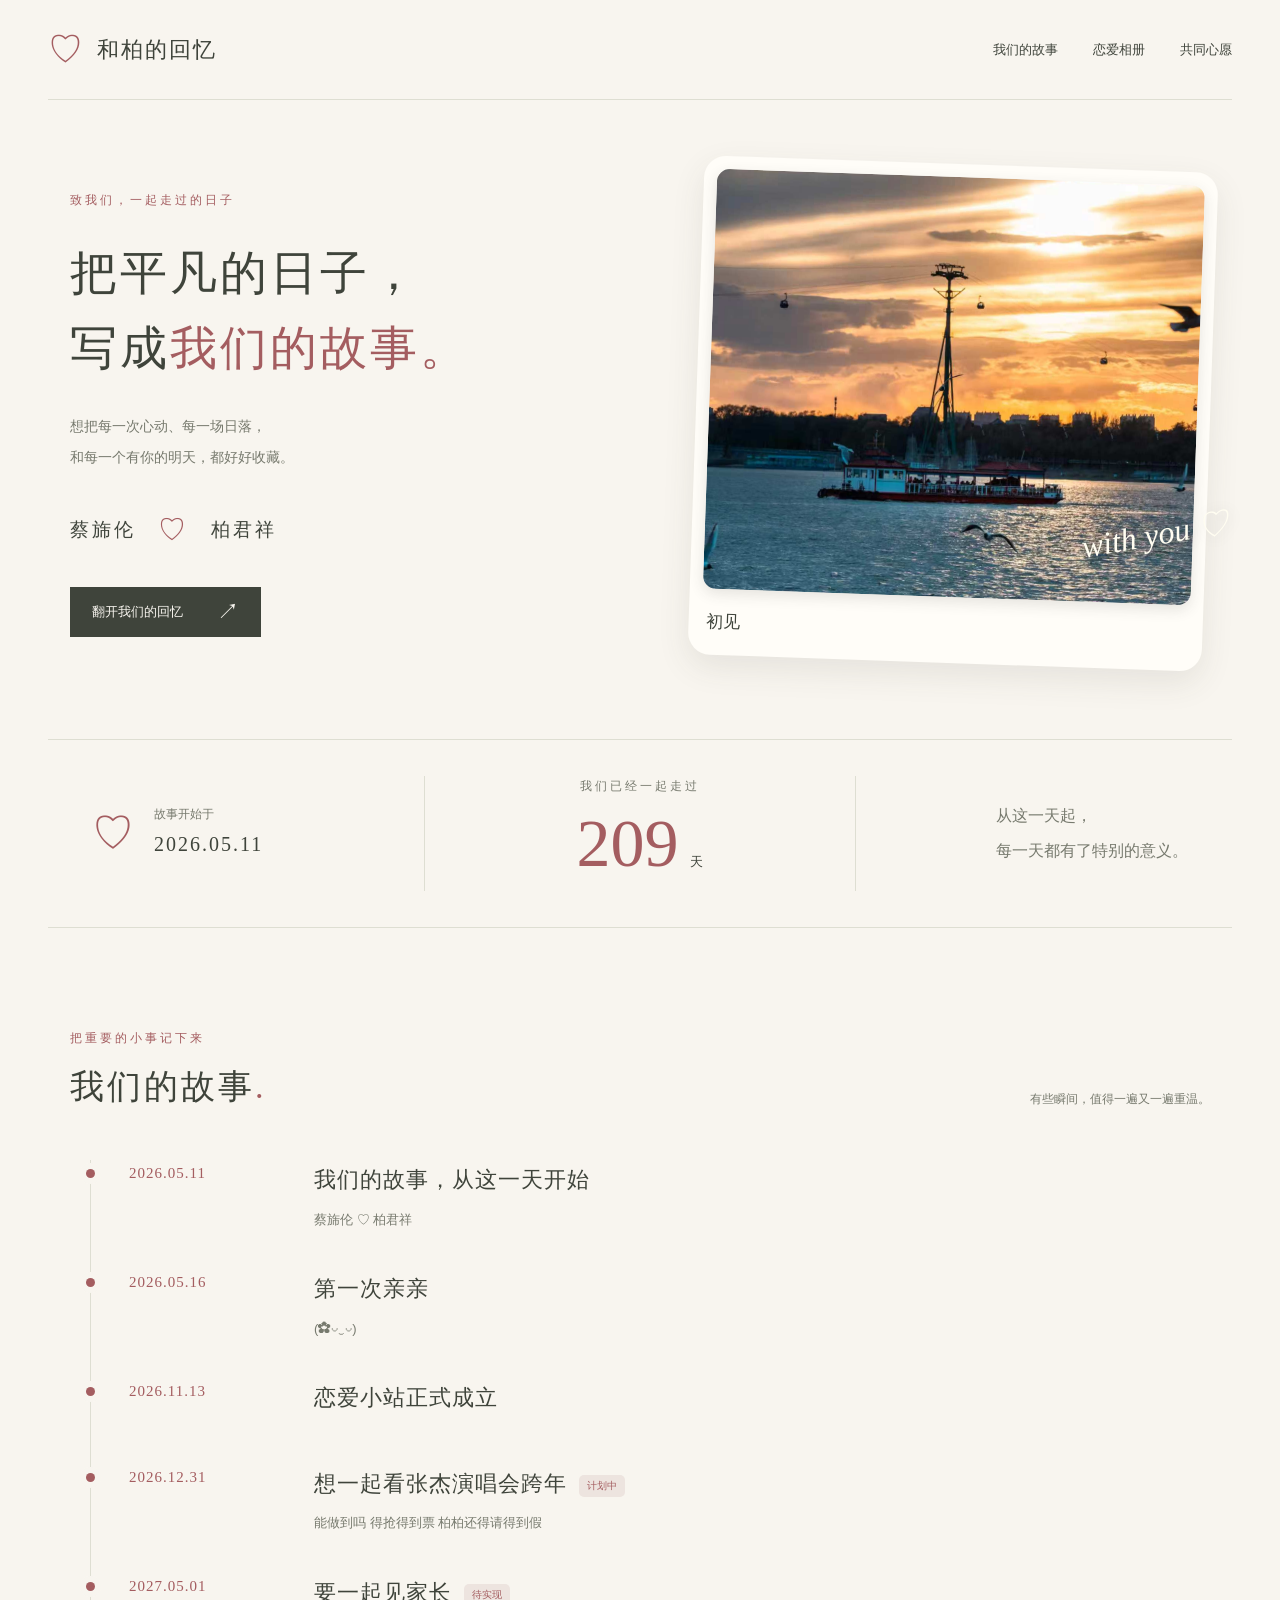
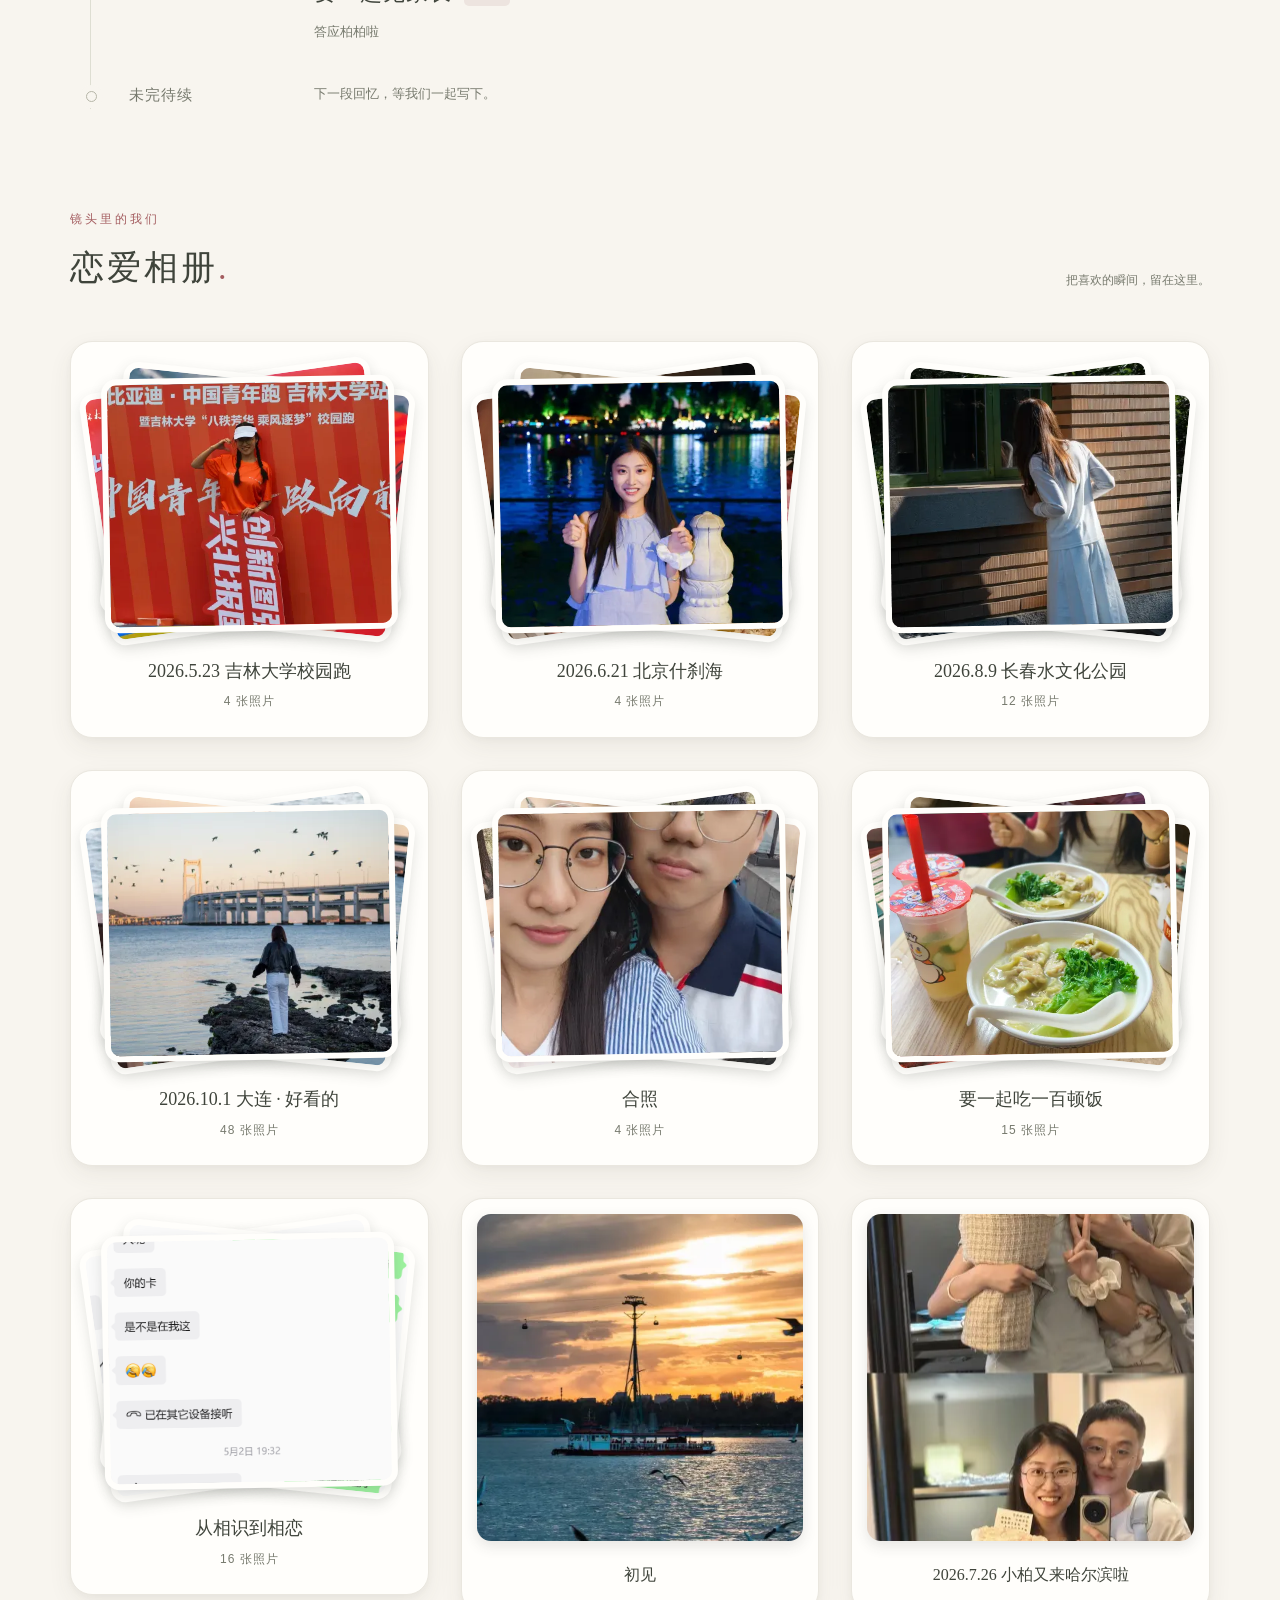
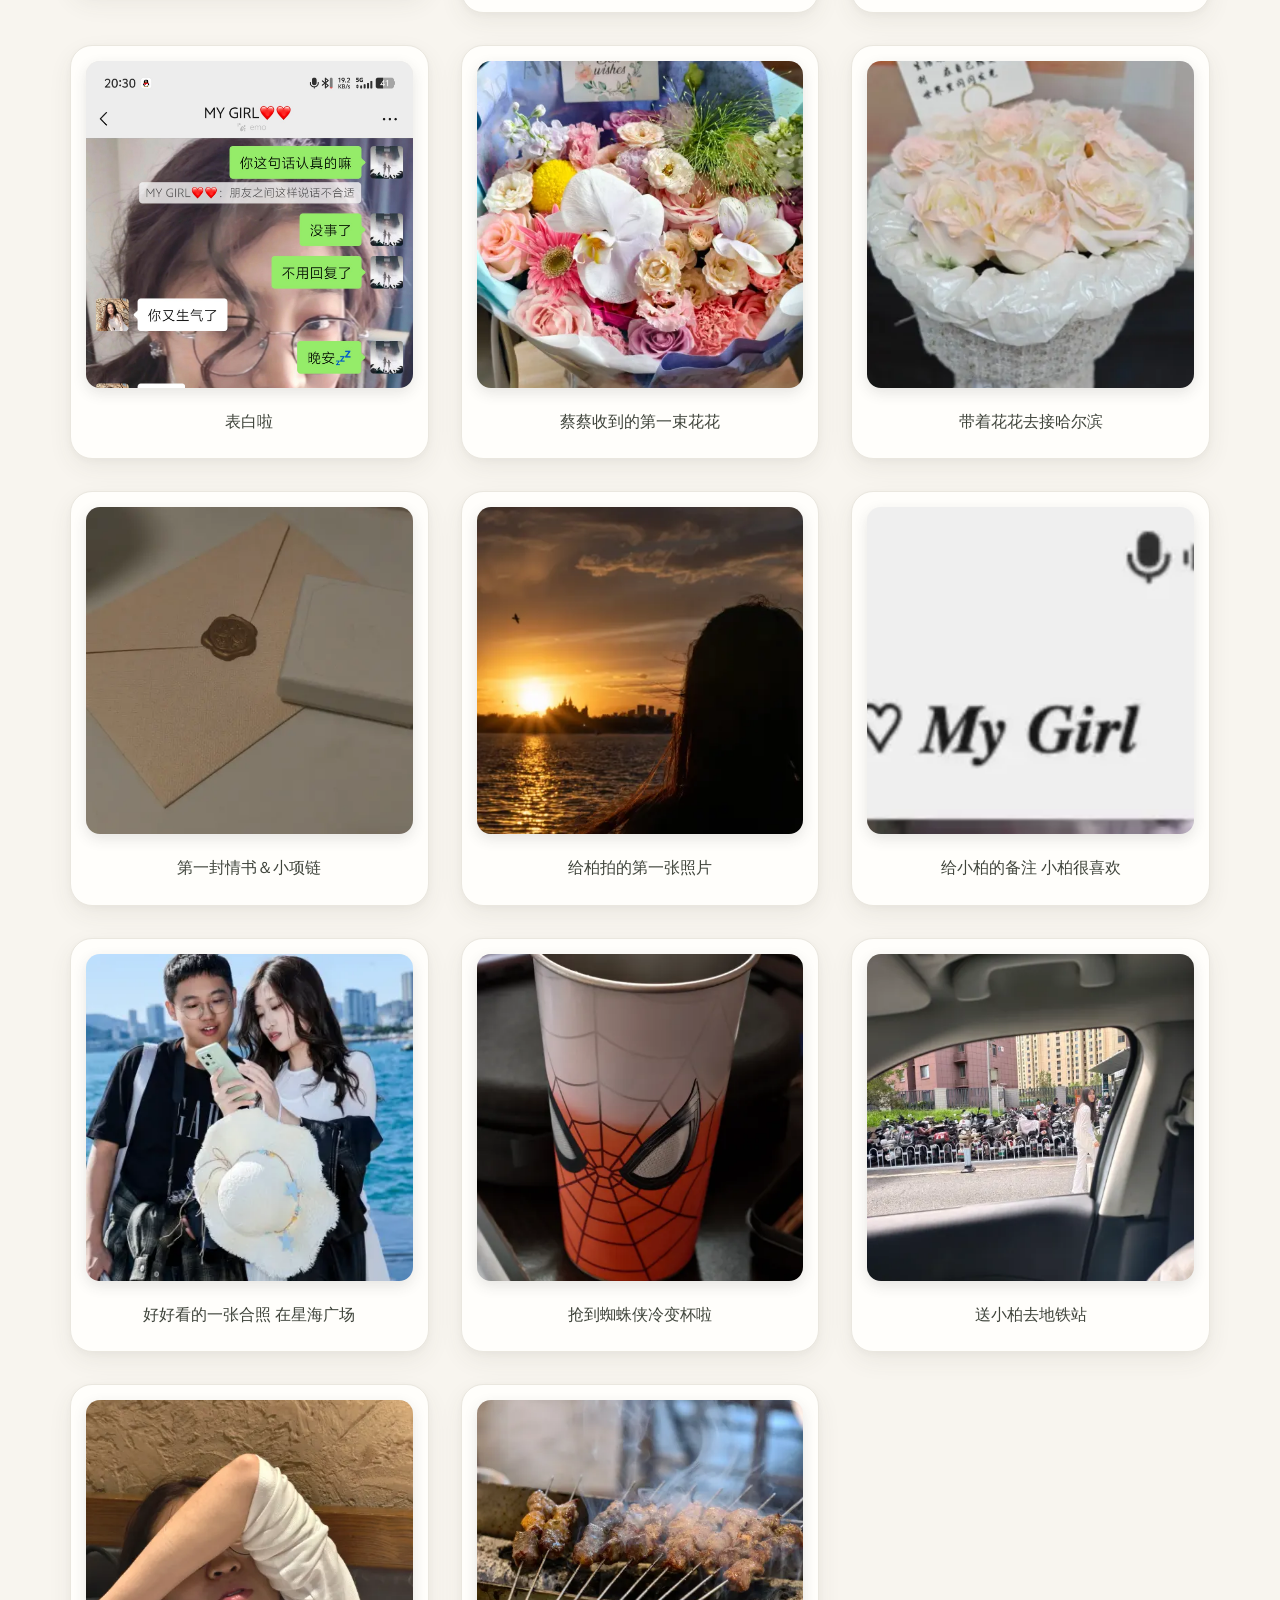
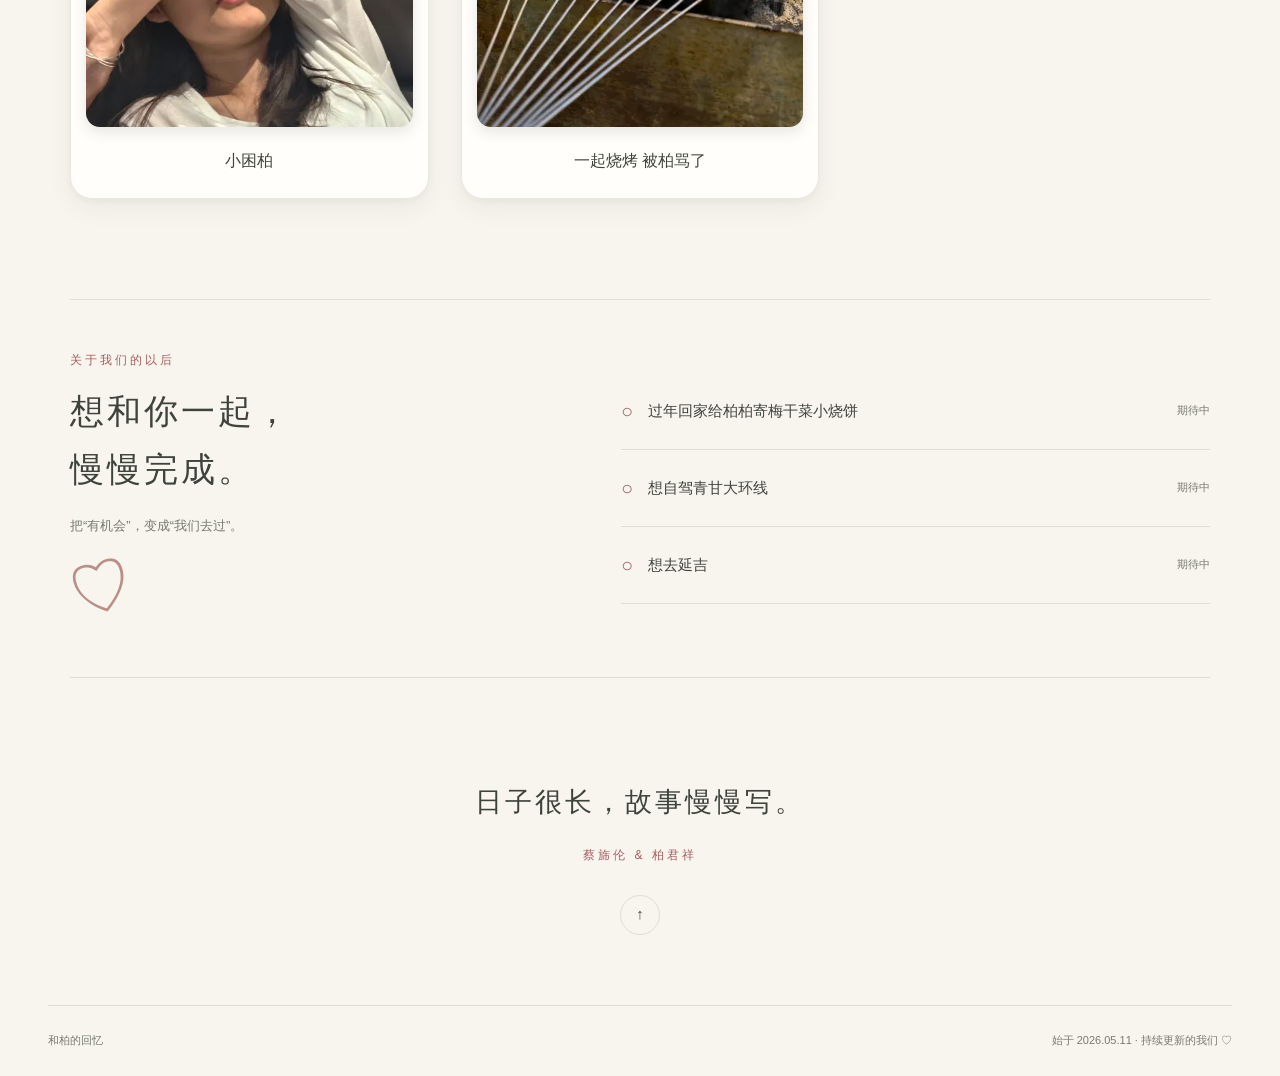
==== commit aeca1d14: "Add original chat story album and correct family meeting date" ====
--- a/index.html
+++ b/index.html
@@ -6,10 +6,10 @@
   <meta name="theme-color" content="#f6f2ec">
   <meta name="description" content="蔡旆伦与柏君祥的回忆小站，收藏一起走过的日子。">
   <title>和柏的回忆</title>
-  <link rel="stylesheet" href="./style.css?v=stacked-albums-1">
-  <script src="./photo-library.js?v=stacked-albums-1" defer></script>
-  <script src="./config.js?v=stacked-albums-1" defer></script>
-  <script src="./app.js?v=stacked-albums-1" defer></script>
+  <link rel="stylesheet" href="./style.css?v=stacked-albums-2">
+  <script src="./photo-library.js?v=stacked-albums-2" defer></script>
+  <script src="./config.js?v=stacked-albums-2" defer></script>
+  <script src="./app.js?v=stacked-albums-2" defer></script>
 </head>
 <body>
   <a class="skip" href="#main">跳到正文</a>
@@ -63,7 +63,7 @@
     <p id="photo-caption" aria-live="polite"></p>
     <div class="photo-navigation">
       <button id="previous-photo" type="button" aria-label="上一张照片">←</button>
-      <span id="photo-position"></span>
+      <span id="photo-position" aria-live="polite"></span>
       <button id="next-photo" type="button" aria-label="下一张照片">→</button>
     </div>
     <div class="album-thumbnails" id="album-thumbnails" aria-label="相册照片" hidden></div>
--- a/style.css
+++ b/style.css
@@ -148,7 +148,7 @@
 .album-view #large-photo { max-height: 55dvh; }
 .original-photo { display: block; width: max-content; margin: 0 auto 16px; color: var(--rose); font-size: 13px; text-decoration: underline; text-underline-offset: 4px; }
 .original-photo[hidden] { display: none; }
-.full-resolution-view #large-photo { width: 100%; max-height: none; height: auto; }
+.full-resolution-view #large-photo { width: auto; max-height: none; height: auto; }
 .full-resolution-view .close-dialog { position: sticky; top: 0; z-index: 5; display: block; margin: -25px -10px 5px auto; border-radius: 50%; background: #fffefbf0; }
 .album-thumbnails { display: flex; gap: 9px; max-width: 100%; margin: 20px auto 0; padding: 3px; overflow-x: auto; overscroll-behavior-x: contain; }
 .album-thumbnails[hidden] { display: none; }
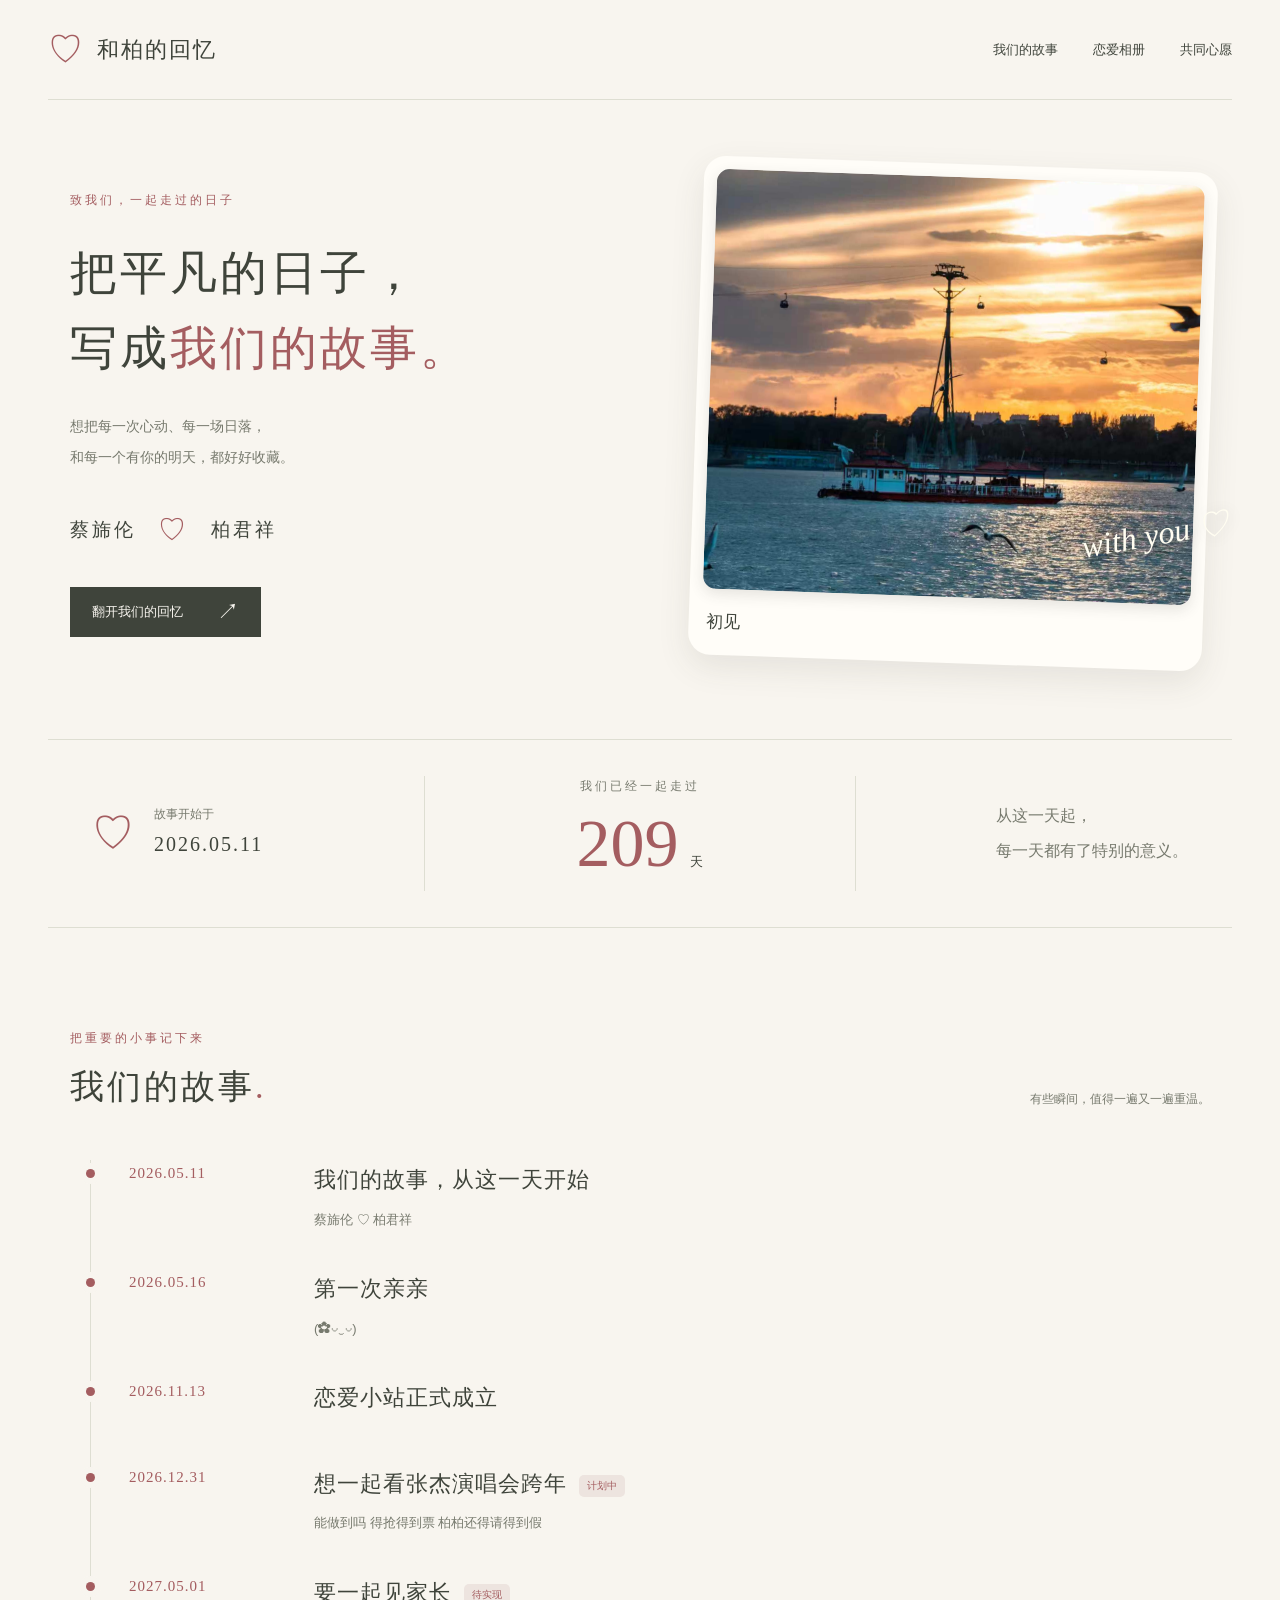
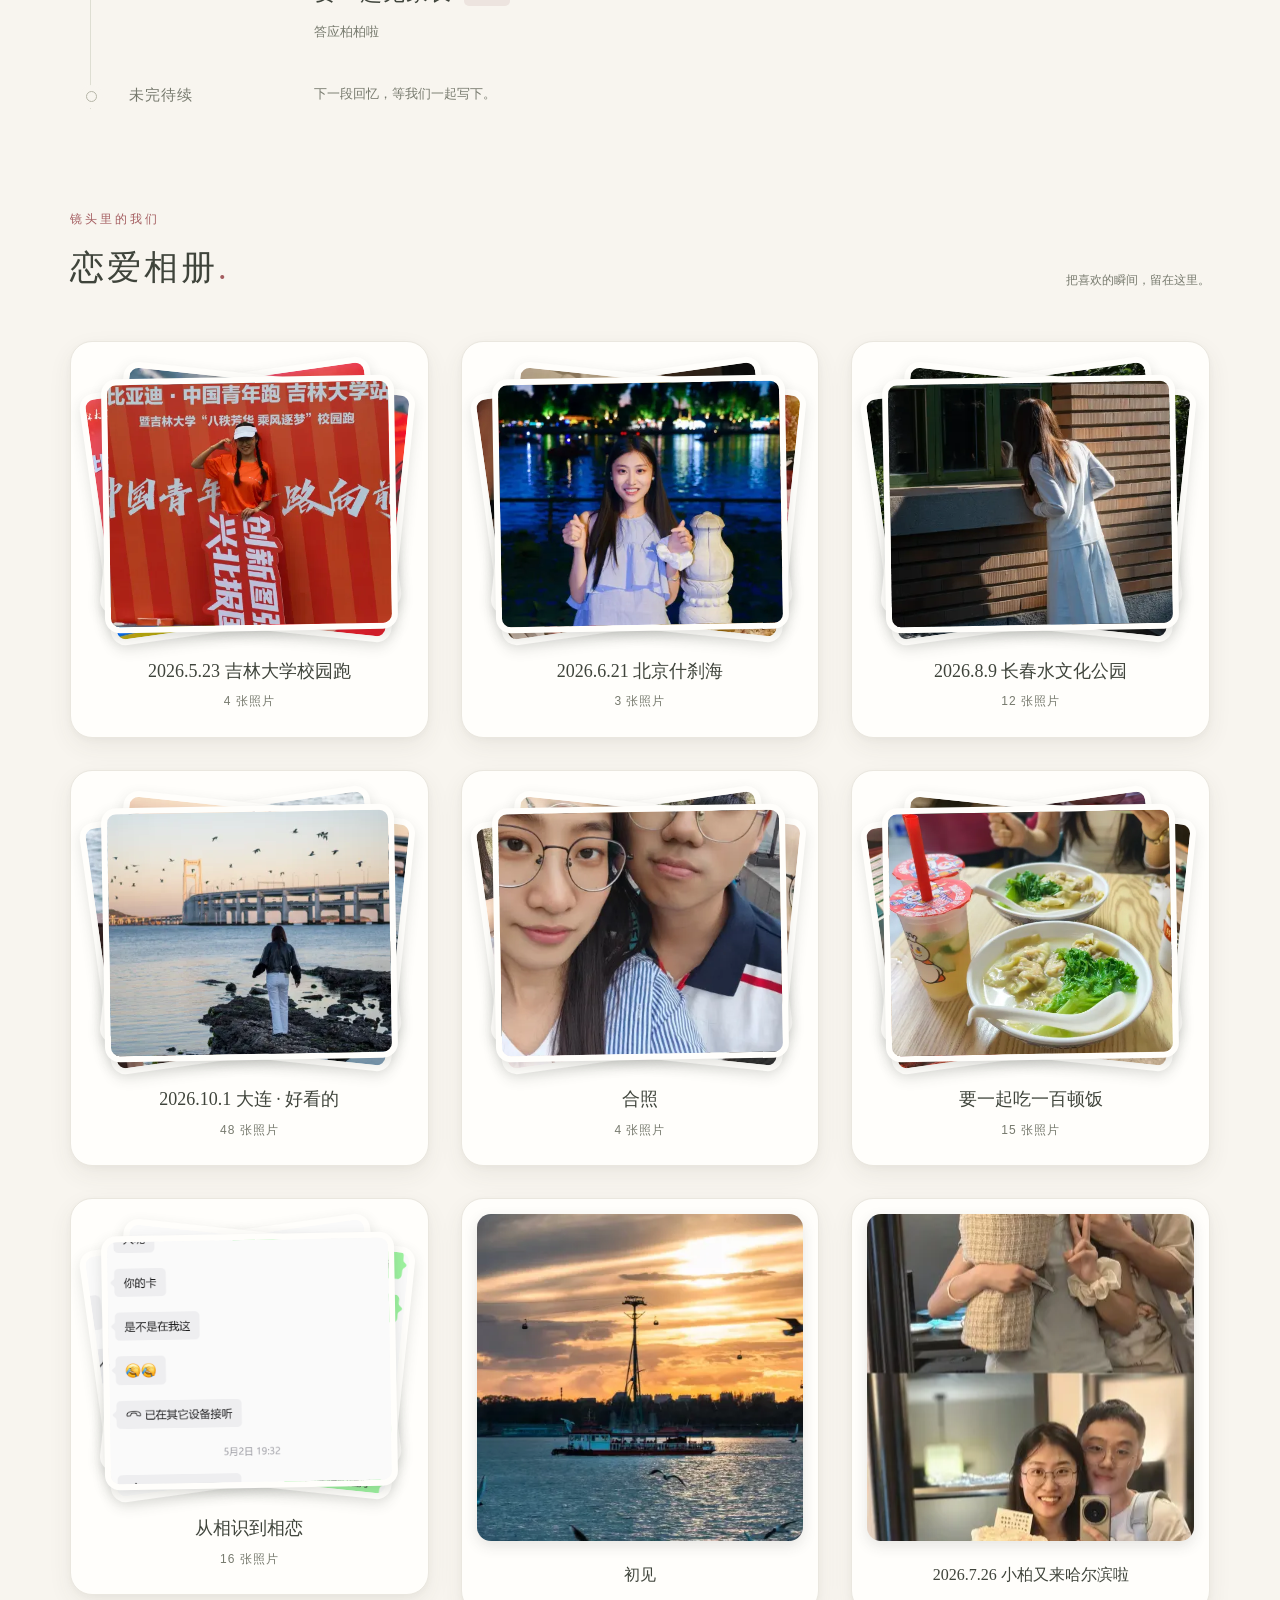
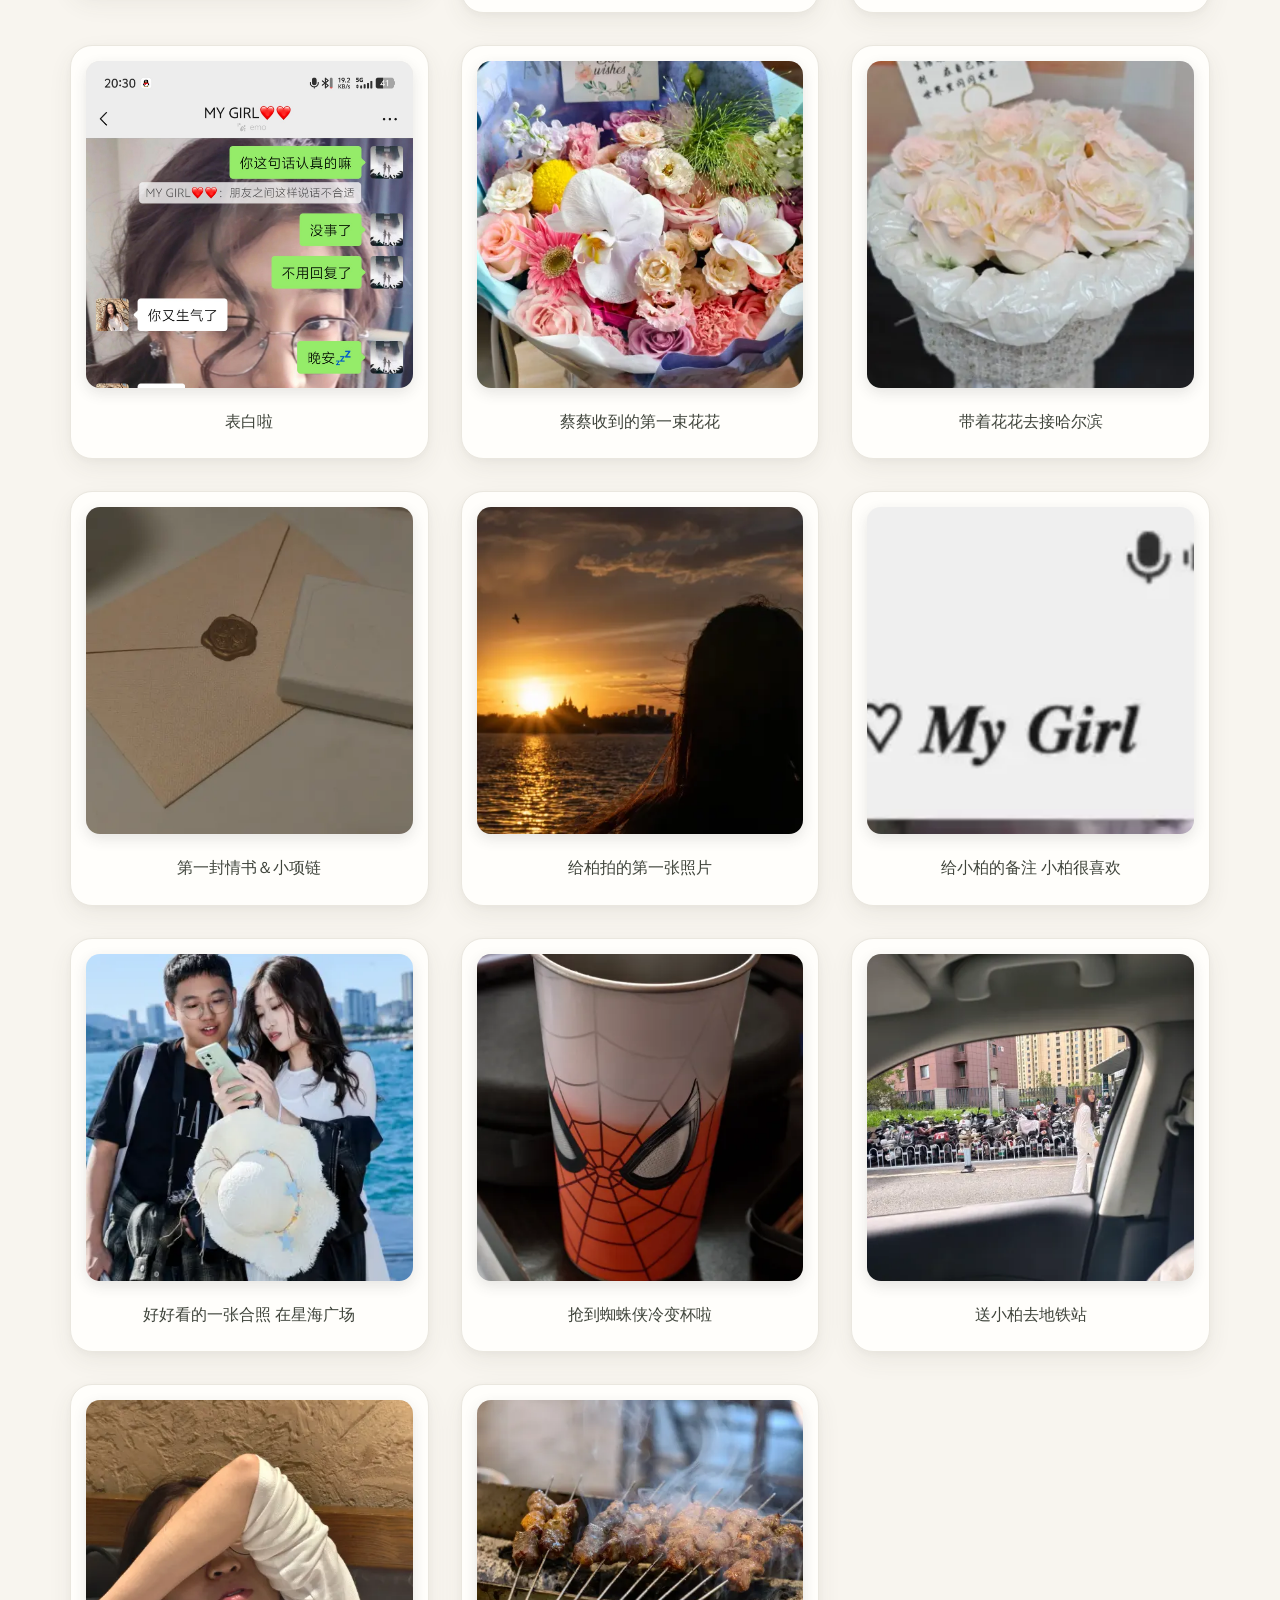
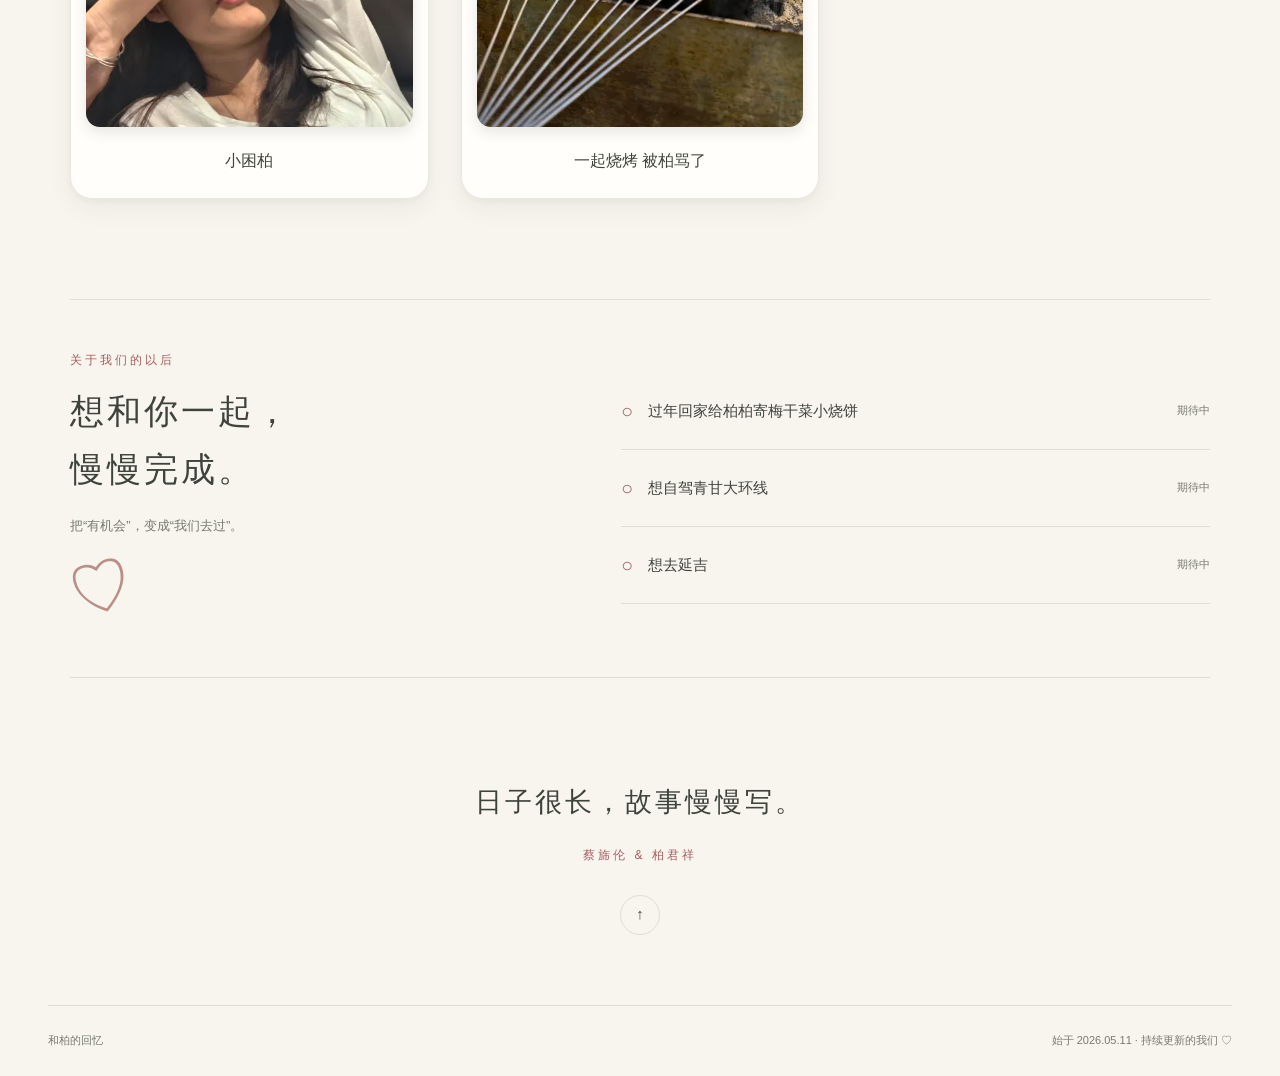
==== commit f037c61f: "Update memories from local manager" ====
--- a/index.html
+++ b/index.html
@@ -6,10 +6,10 @@
   <meta name="theme-color" content="#f6f2ec">
   <meta name="description" content="蔡旆伦与柏君祥的回忆小站，收藏一起走过的日子。">
   <title>和柏的回忆</title>
-  <link rel="stylesheet" href="./style.css?v=stacked-albums-2">
-  <script src="./photo-library.js?v=stacked-albums-2" defer></script>
-  <script src="./config.js?v=stacked-albums-2" defer></script>
-  <script src="./app.js?v=stacked-albums-2" defer></script>
+  <link rel="stylesheet" href="./style.css?v=mwf6s8uy">
+  <script src="./photo-library.js?v=mwf6s8uy" defer></script>
+  <script src="./config.js?v=mwf6s8uy" defer></script>
+  <script src="./app.js?v=mwf6s8uy" defer></script>
 </head>
 <body>
   <a class="skip" href="#main">跳到正文</a>
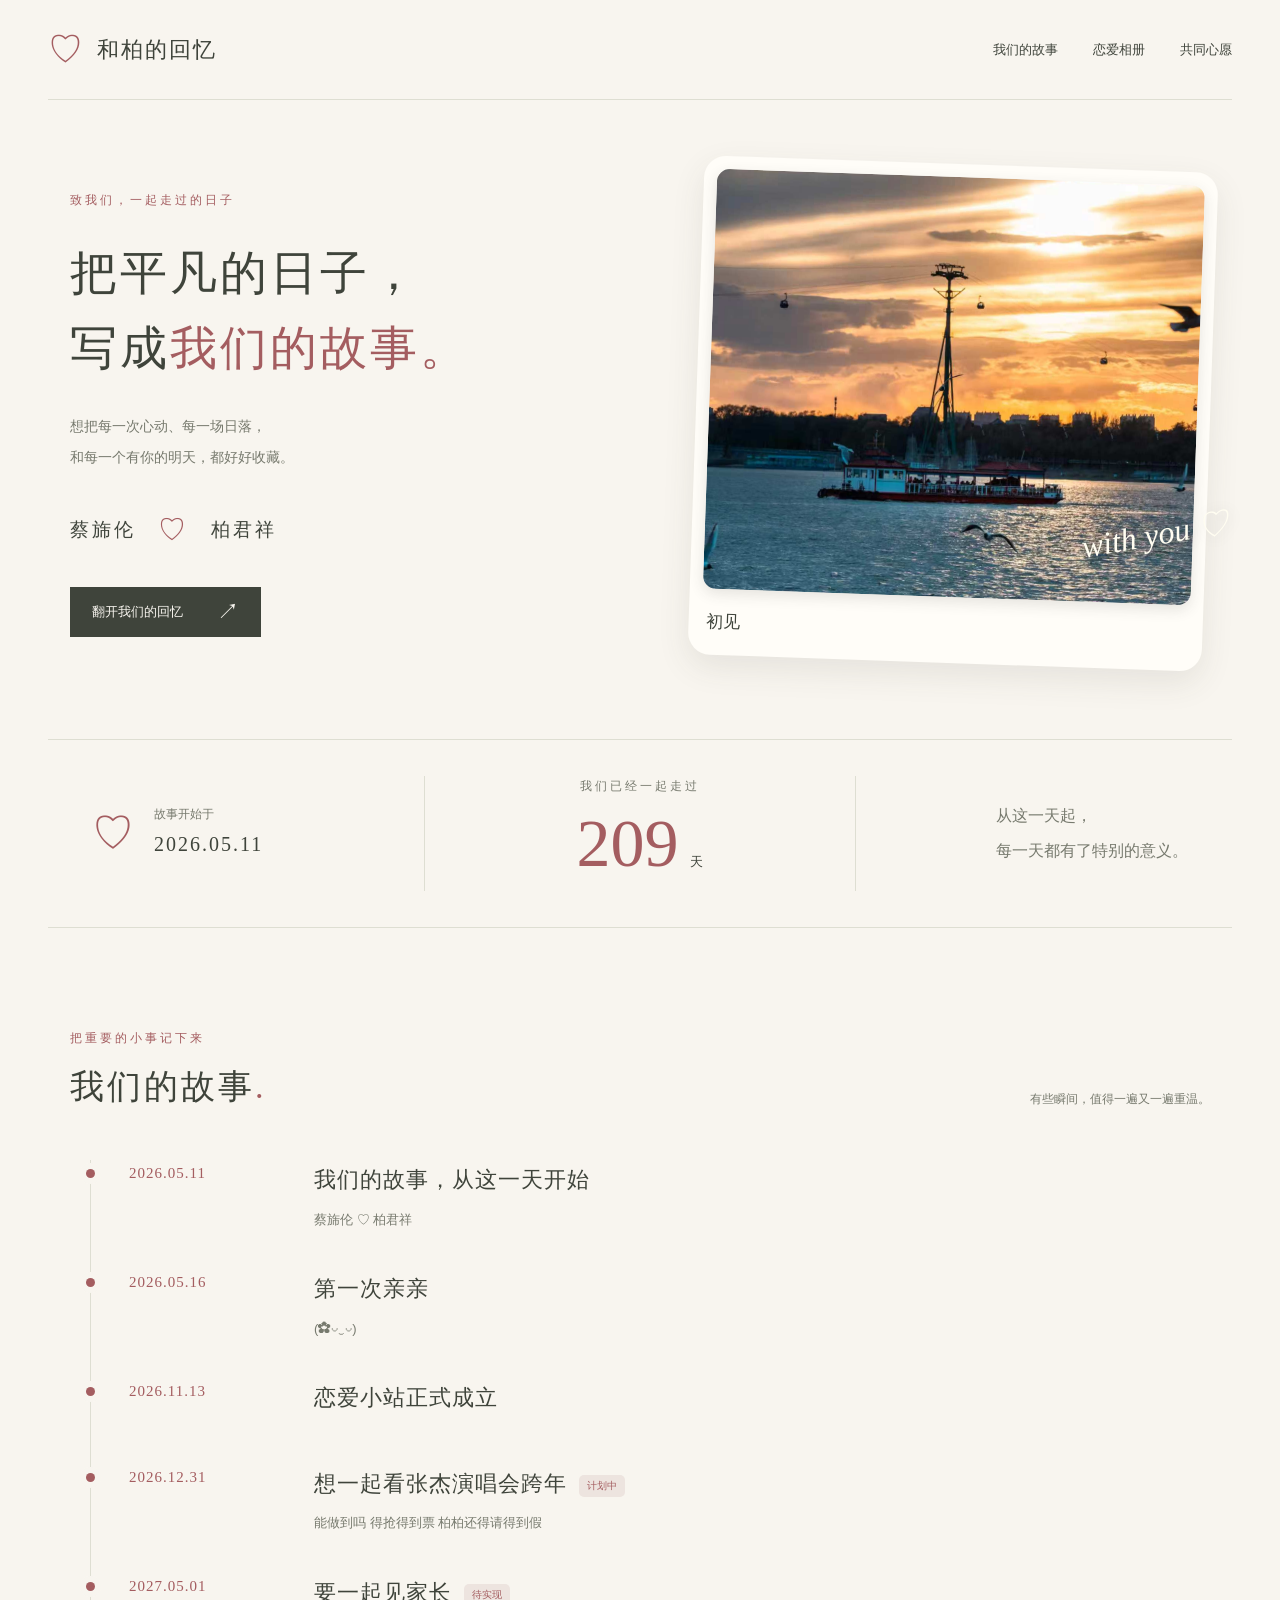
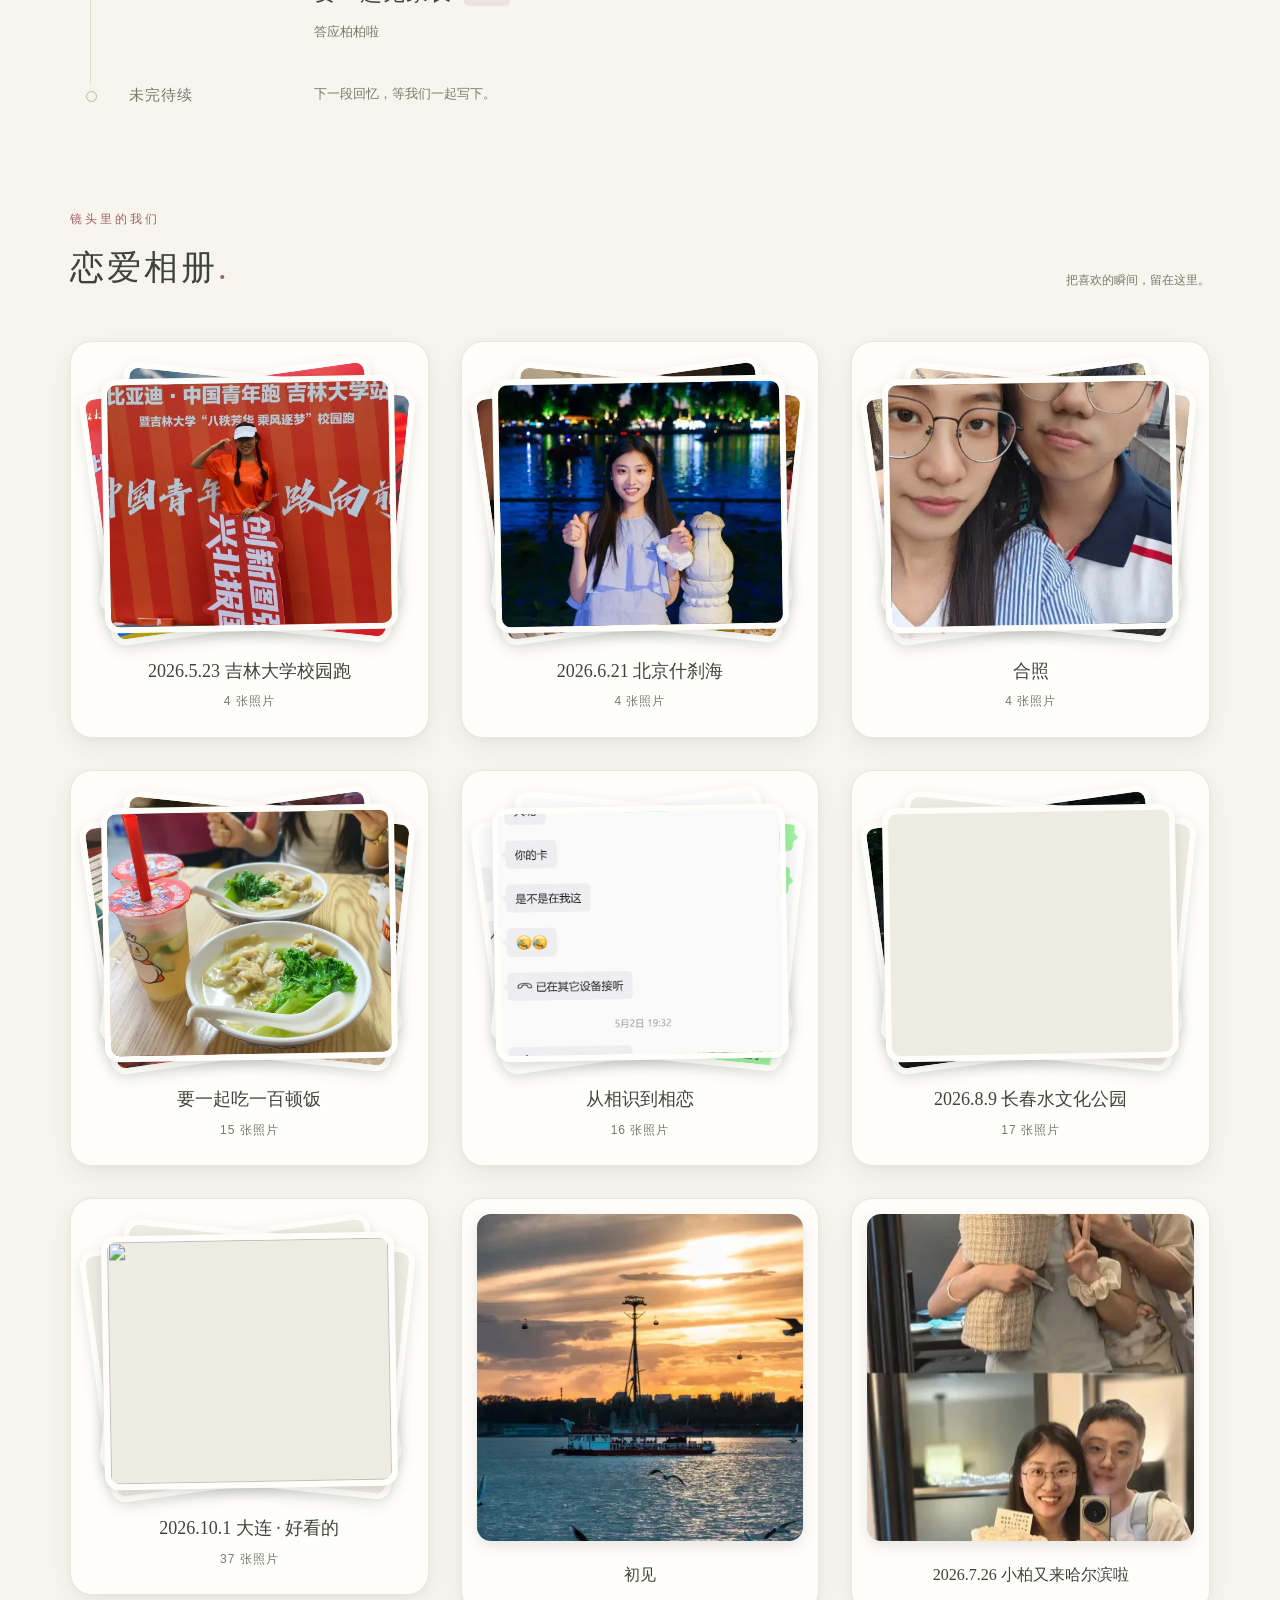
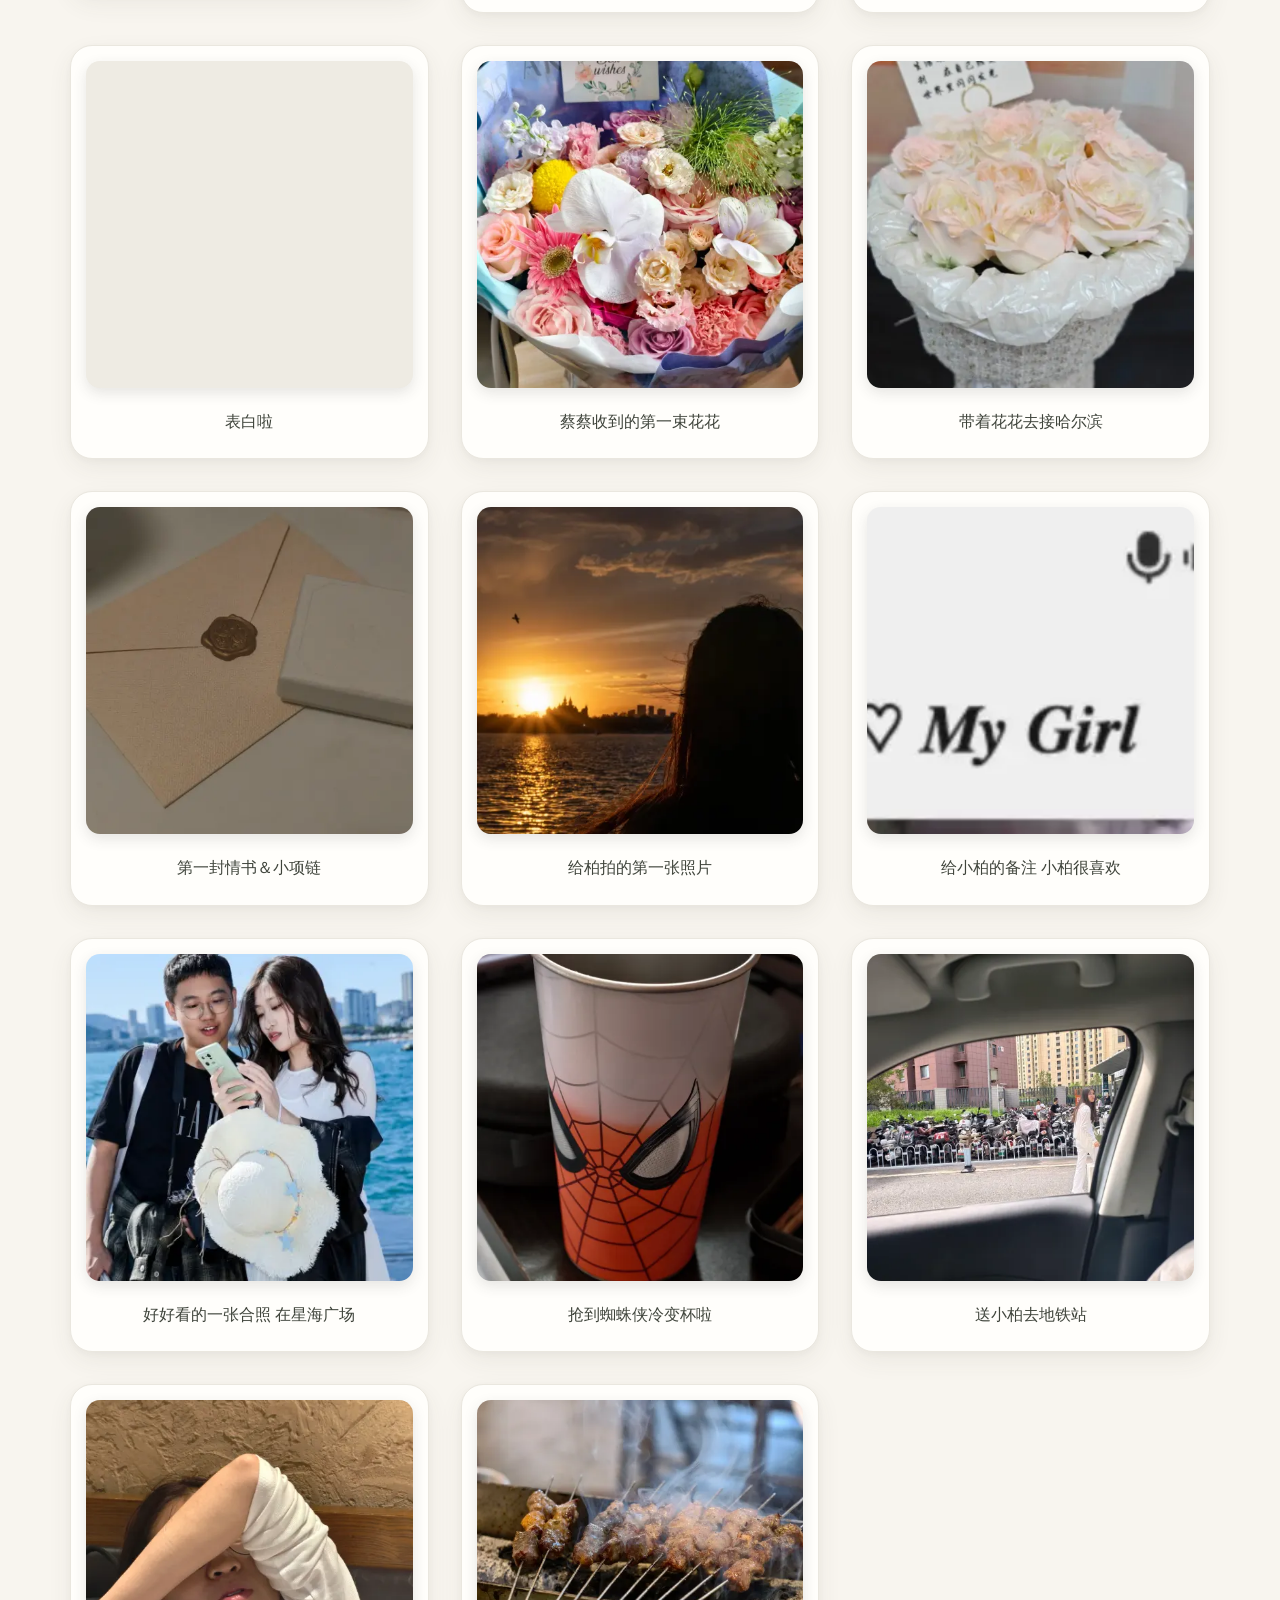
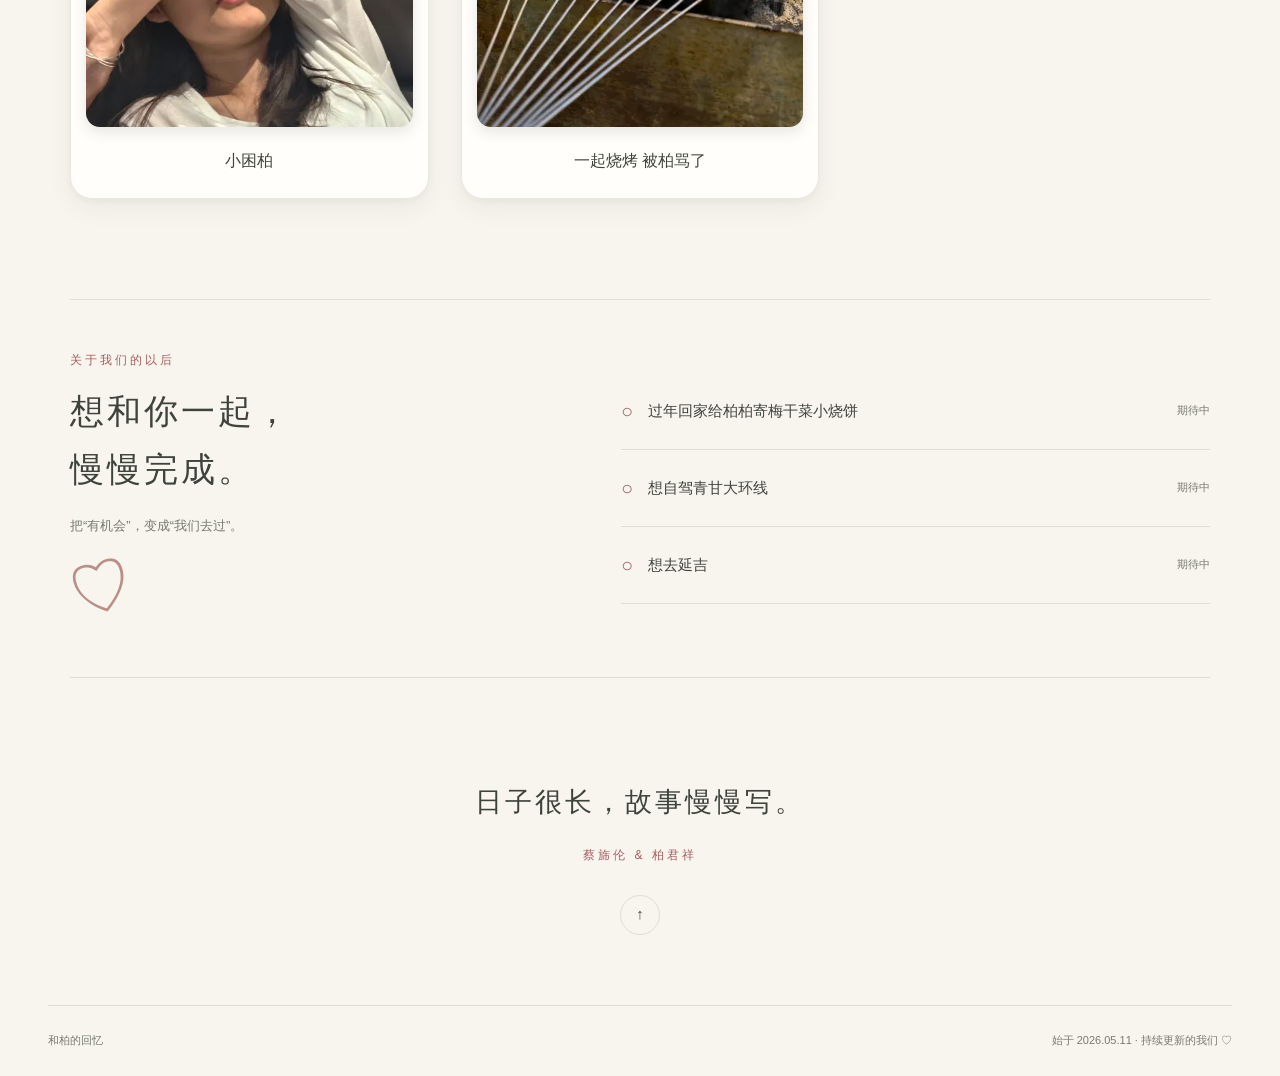
==== commit 52374f84: "Update memories from local manager" ====
--- a/index.html
+++ b/index.html
@@ -6,10 +6,10 @@
   <meta name="theme-color" content="#f6f2ec">
   <meta name="description" content="蔡旆伦与柏君祥的回忆小站，收藏一起走过的日子。">
   <title>和柏的回忆</title>
-  <link rel="stylesheet" href="./style.css?v=mwf6s8uy">
-  <script src="./photo-library.js?v=mwf6s8uy" defer></script>
-  <script src="./config.js?v=mwf6s8uy" defer></script>
-  <script src="./app.js?v=mwf6s8uy" defer></script>
+  <link rel="stylesheet" href="./style.css?v=mwf7d43g">
+  <script src="./photo-library.js?v=mwf7d43g" defer></script>
+  <script src="./config.js?v=mwf7d43g" defer></script>
+  <script src="./app.js?v=mwf7d43g" defer></script>
 </head>
 <body>
   <a class="skip" href="#main">跳到正文</a>
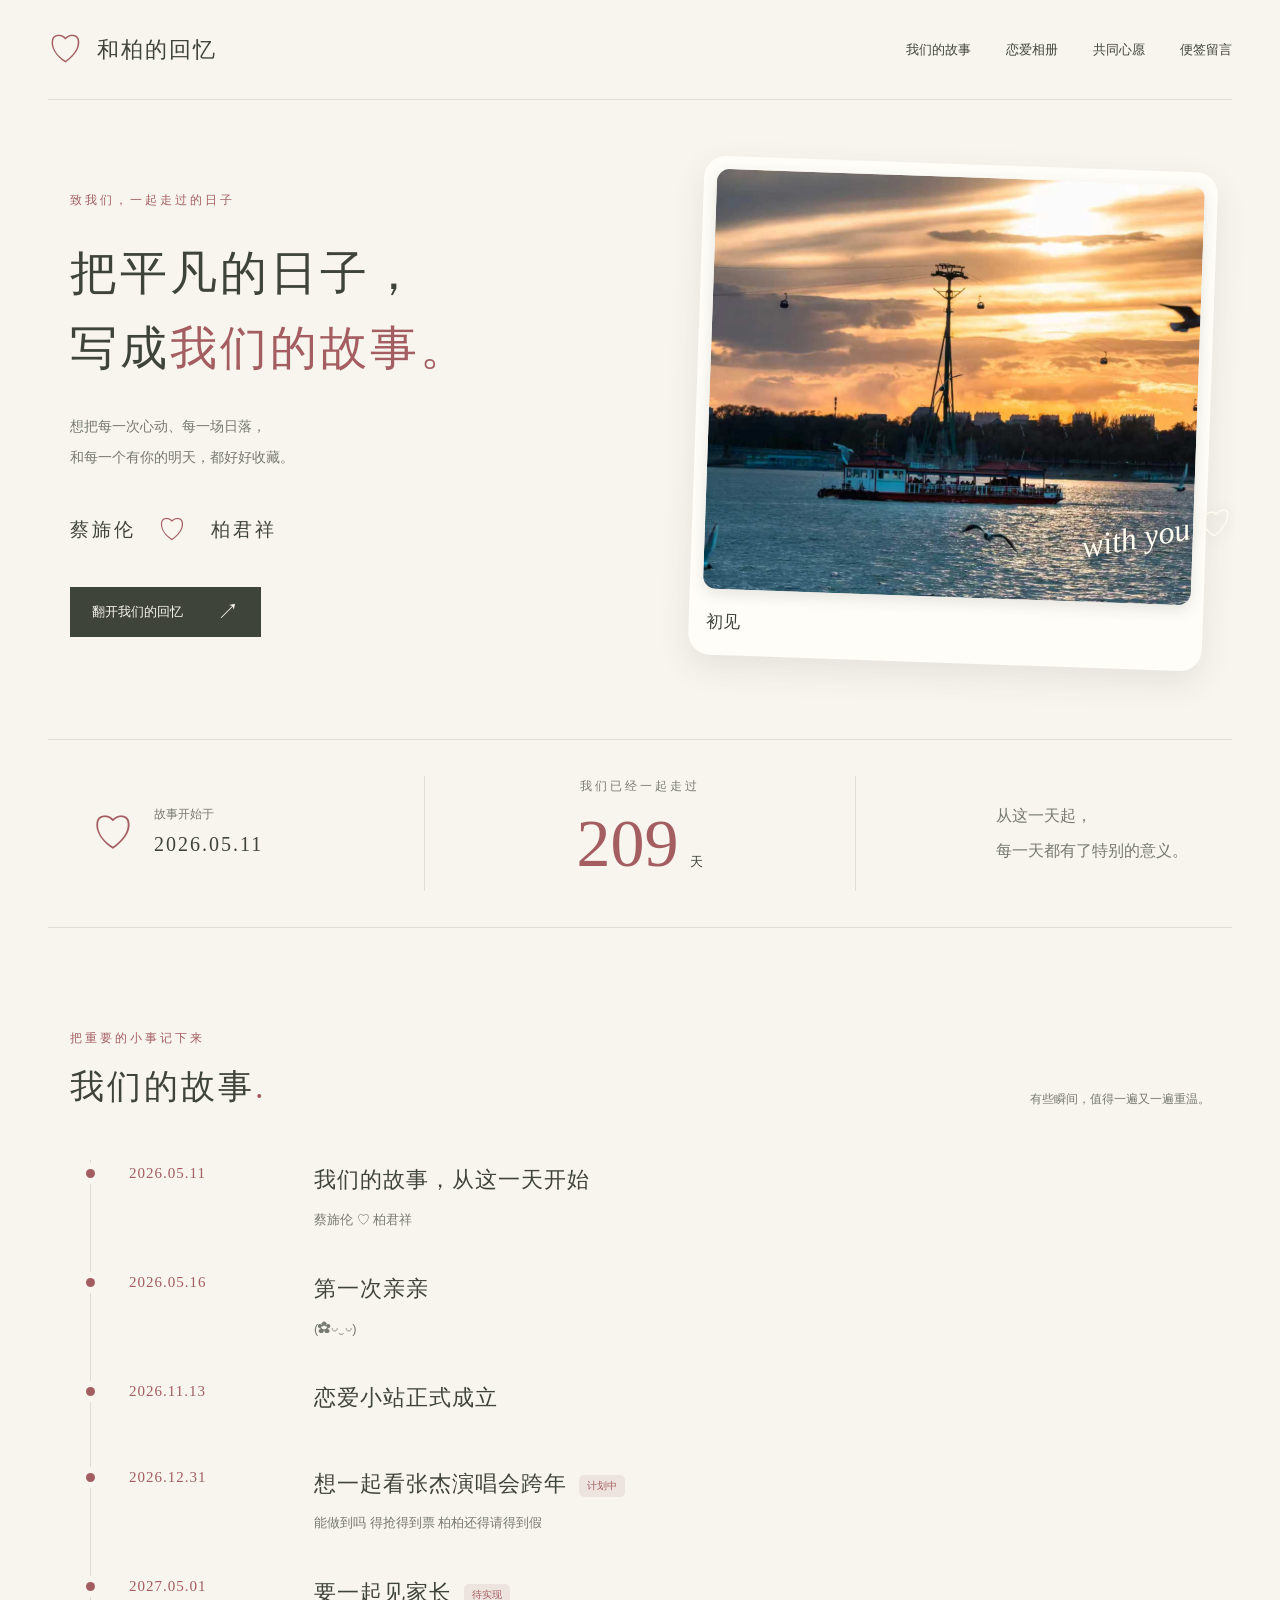
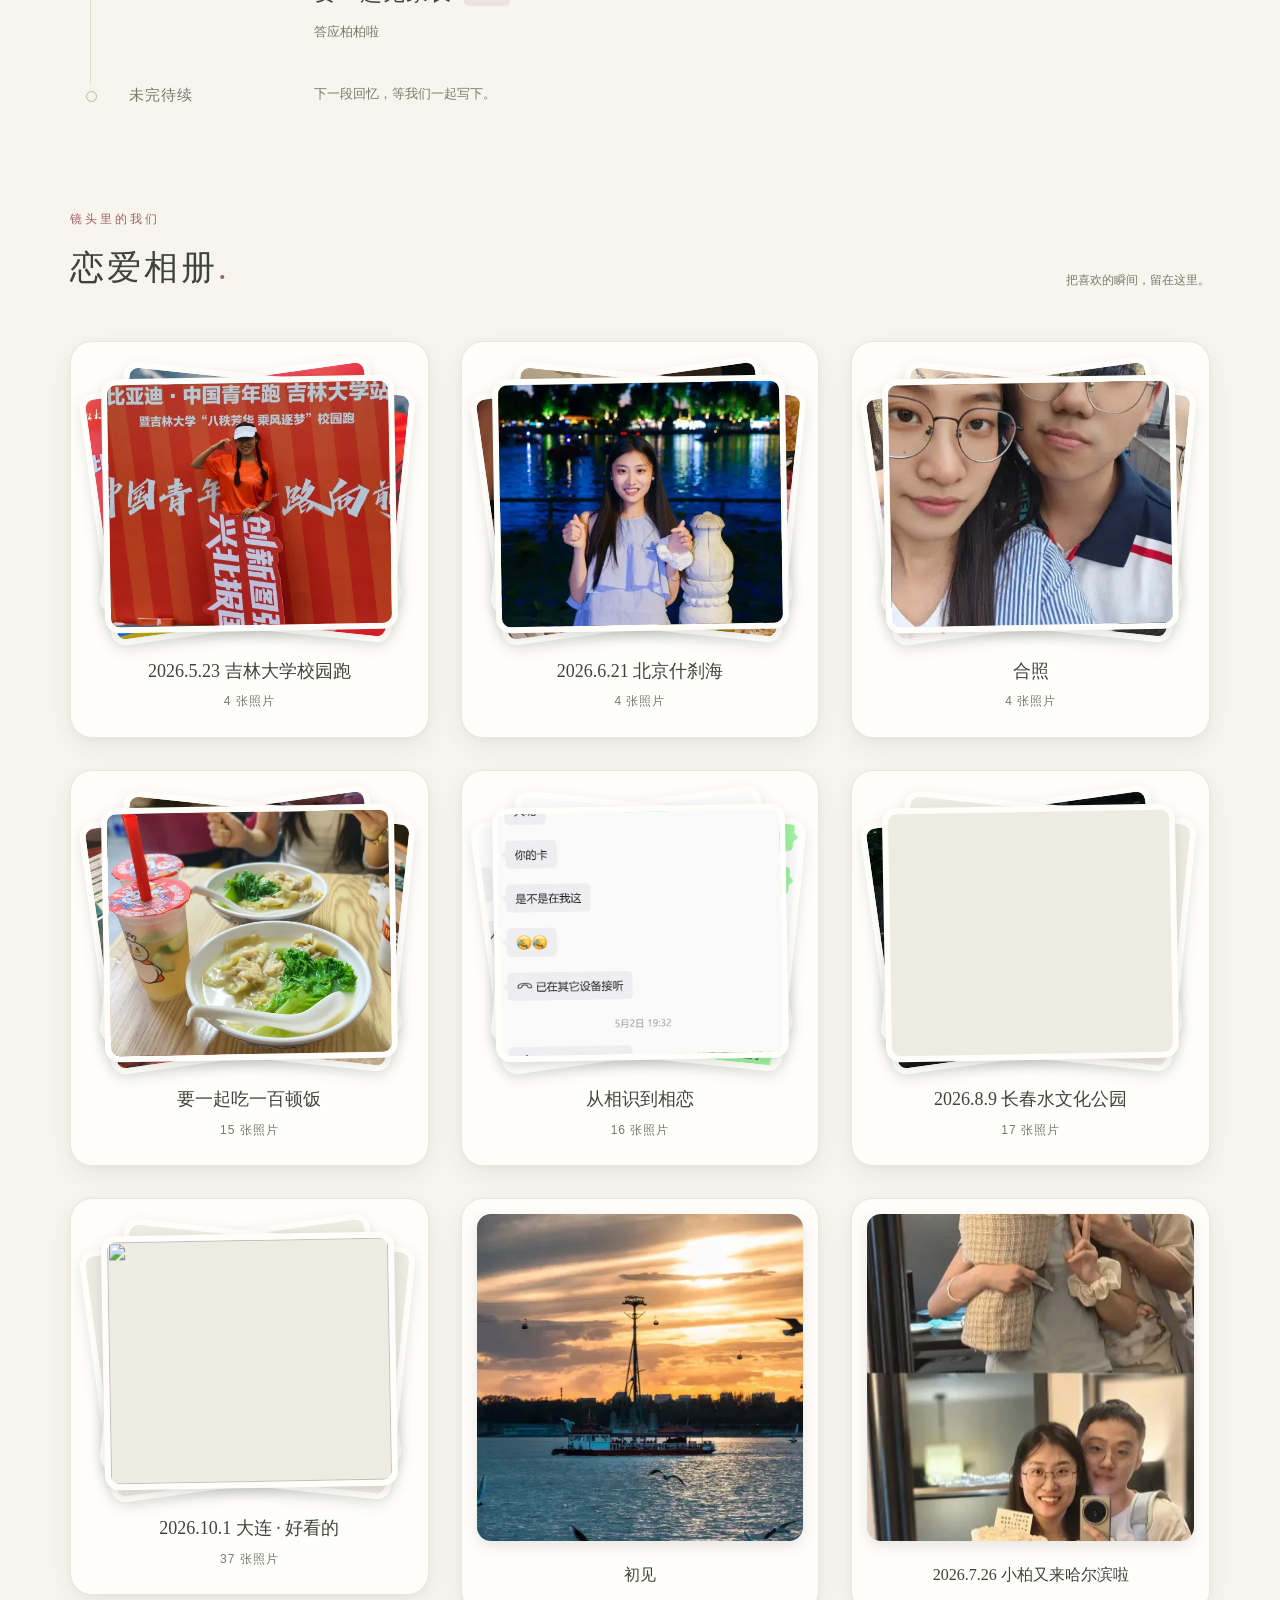
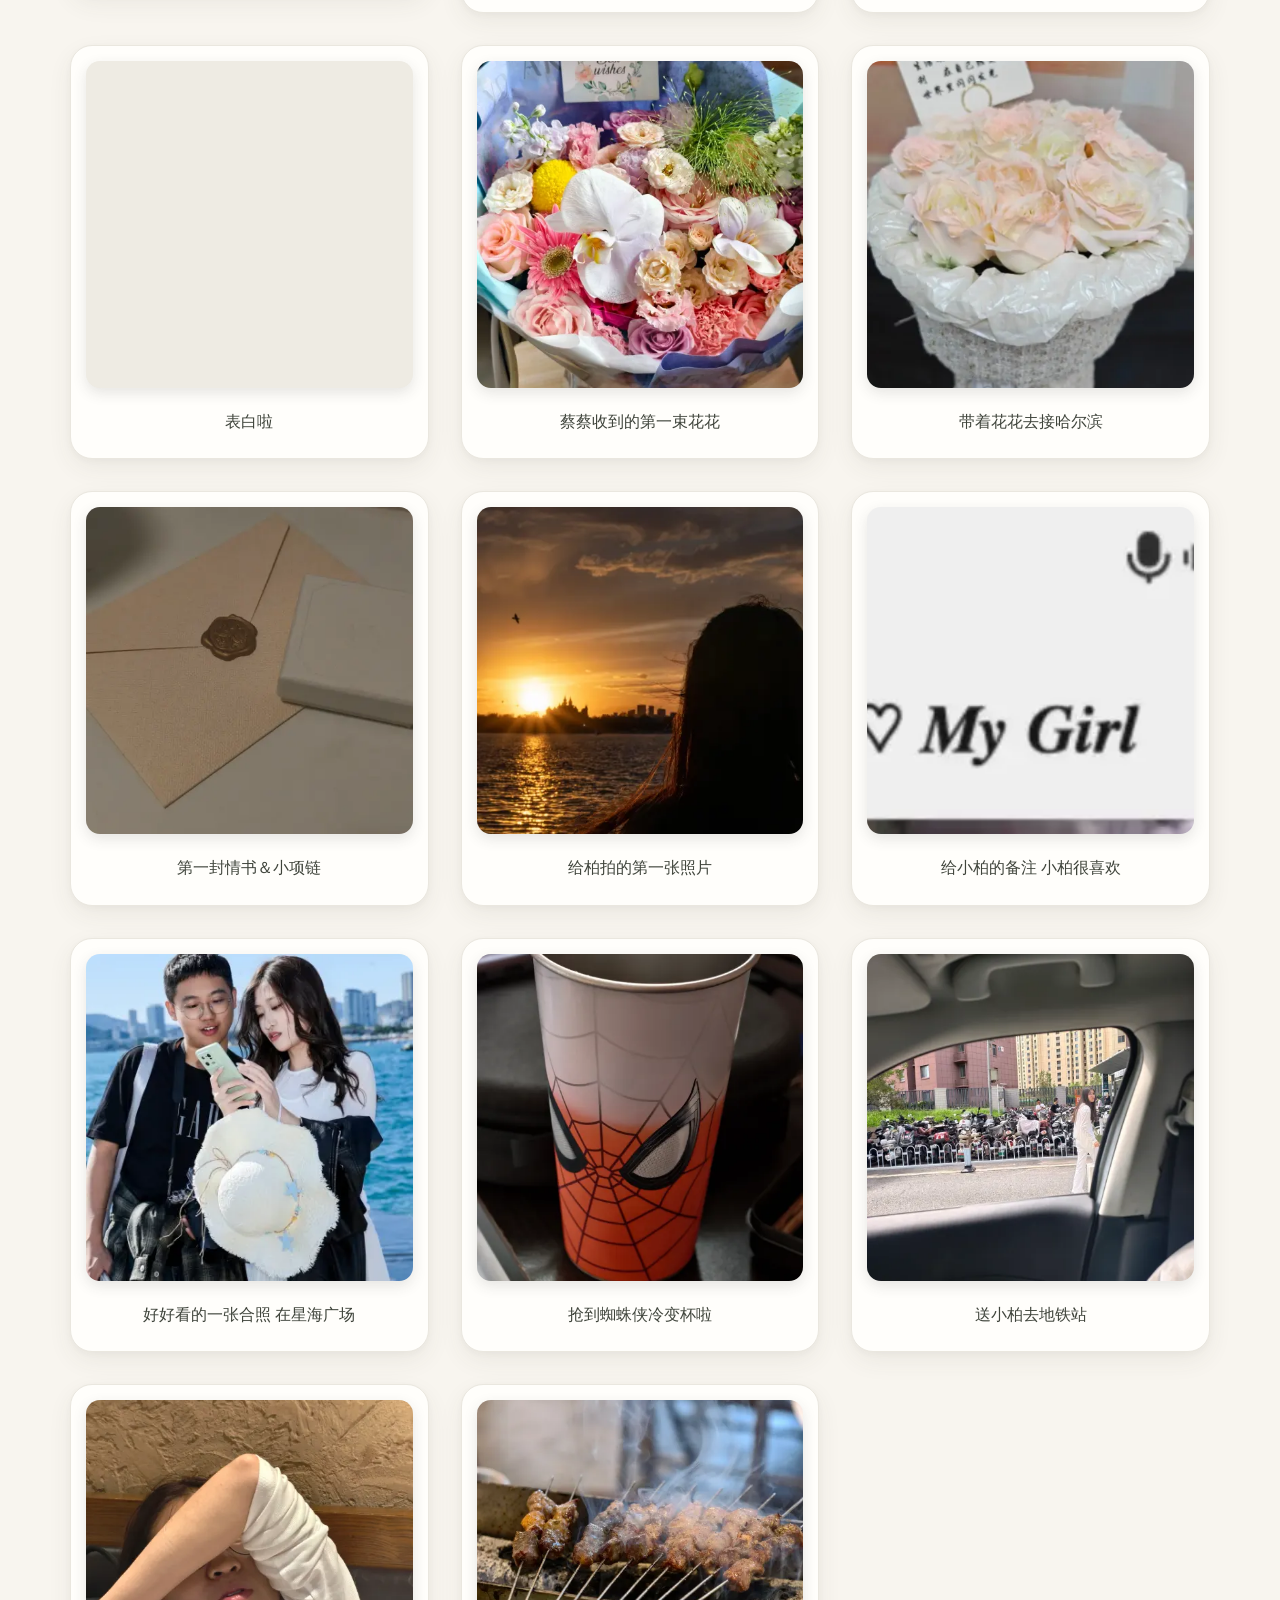
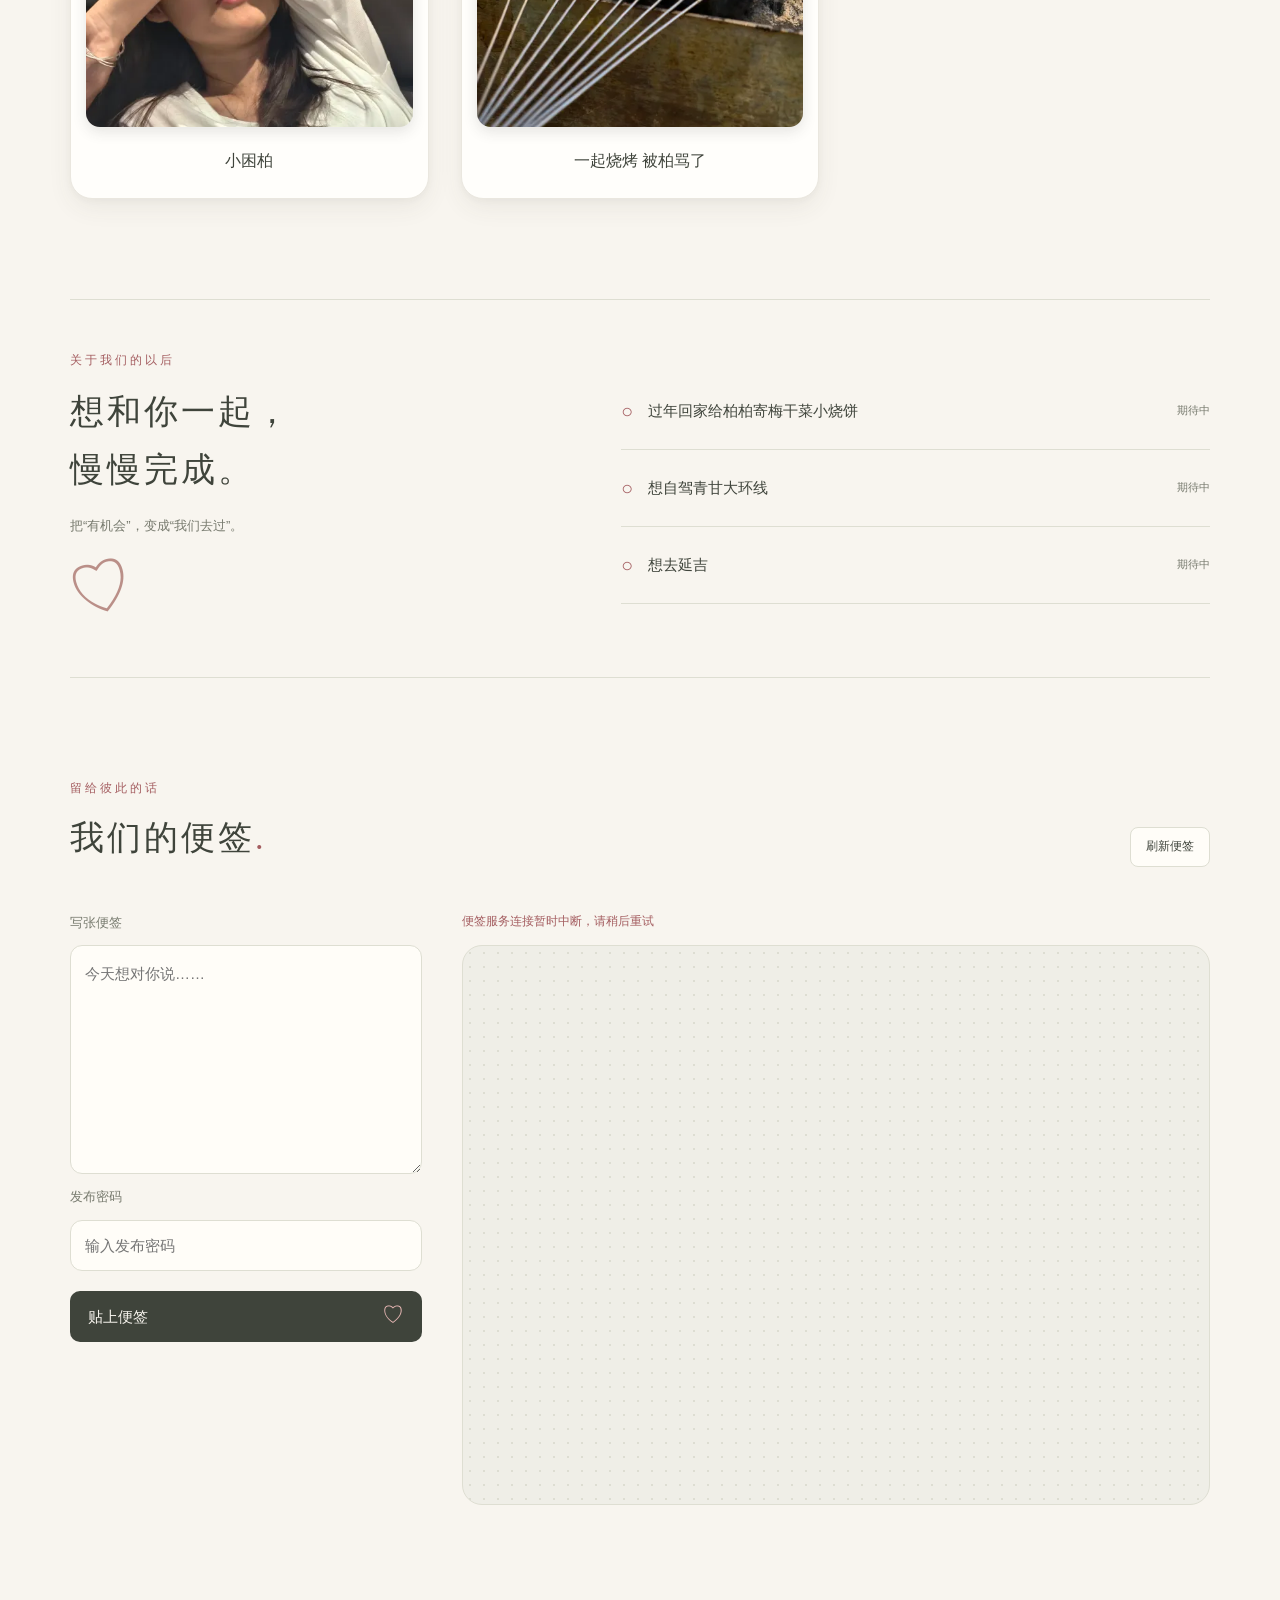
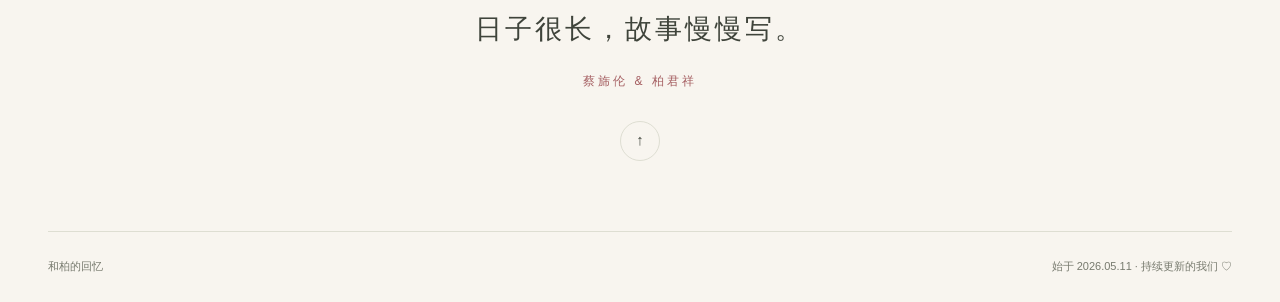
==== commit 4947edc6: "Add shared password-protected sticky notes" ====
--- a/index.html
+++ b/index.html
@@ -6,17 +6,18 @@
   <meta name="theme-color" content="#f6f2ec">
   <meta name="description" content="蔡旆伦与柏君祥的回忆小站，收藏一起走过的日子。">
   <title>和柏的回忆</title>
-  <link rel="stylesheet" href="./style.css?v=mwf7d43g">
+  <link rel="stylesheet" href="./style.css?v=notes-1">
   <script src="./photo-library.js?v=mwf7d43g" defer></script>
   <script src="./config.js?v=mwf7d43g" defer></script>
   <script src="./app.js?v=mwf7d43g" defer></script>
+  <script src="./notes.js?v=notes-1" defer></script>
 </head>
 <body>
   <a class="skip" href="#main">跳到正文</a>
   <header class="header">
     <a class="brand" href="#home"><span class="brand-heart" aria-hidden="true">♡</span><span data-site-title>和柏的回忆</span></a>
     <nav aria-label="主导航">
-      <a href="#story">我们的故事</a><a href="#album">恋爱相册</a><a href="#wishes">共同心愿</a>
+      <a href="#story">我们的故事</a><a href="#album">恋爱相册</a><a href="#wishes">共同心愿</a><a href="#notes">便签留言</a>
     </nav>
   </header>
   <main id="main">
@@ -52,6 +53,26 @@
       <div class="wish-intro"><p class="eyebrow">关于我们的以后</p><h2 id="wishes-title">想和你一起，<br>慢慢完成。</h2><p>把“有机会”，变成“我们去过”。</p><span class="hand-heart" aria-hidden="true">♡</span></div>
       <div class="wish-list" id="wish-list"></div>
     </section>
+    <section class="section notes-section" id="notes" aria-labelledby="notes-title">
+      <div class="section-head"><div><p class="eyebrow">留给彼此的话</p><h2 id="notes-title">我们的便签<span class="heading-dot">.</span></h2></div><button class="notes-refresh" id="notes-refresh" type="button">刷新便签</button></div>
+      <div class="notes-layout">
+        <form class="note-form" id="note-form">
+          <label for="note-text">写张便签</label>
+          <textarea id="note-text" name="text" rows="7" placeholder="今天想对你说……" required></textarea>
+          <label for="note-password">发布密码</label>
+          <input id="note-password" name="password" type="password" autocomplete="current-password" placeholder="输入发布密码" required>
+          <button id="note-submit" type="submit">贴上便签 <span aria-hidden="true">♡</span></button>
+          <p class="notes-status" id="note-submit-status" role="status"></p>
+        </form>
+        <div class="notes-board">
+          <p class="notes-status" id="notes-read-status" role="status"></p>
+          <div class="notes-scroll" id="notes-scroll" tabindex="0" aria-label="便签留言，可上下滚动浏览">
+            <div class="notes-list" id="notes-list"></div>
+            <button class="notes-more" id="notes-more" type="button" hidden>往前翻翻</button>
+          </div>
+        </div>
+      </div>
+    </section>
     <section class="closing"><p>日子很长，故事慢慢写。</p><span id="signature">蔡旆伦 & 柏君祥</span><a href="#home" aria-label="回到顶部">↑</a></section>
   </main>
   <footer><span data-site-title>和柏的回忆</span><span>始于 <time datetime="2026-05-11" id="footer-date">2026.05.11</time> · 持续更新的我们 ♡</span></footer>
--- a/style.css
+++ b/style.css
@@ -133,6 +133,34 @@
 .wish-row p { margin: 0; flex: 1; }
 .wish-row small { font-size: 11px; color: var(--muted); }
 .wish-row.done p { text-decoration: line-through; color: var(--muted); }
+.notes-layout { display: grid; grid-template-columns: minmax(240px, .8fr) minmax(0, 1.7fr); gap: 40px; align-items: start; }
+.note-form { display: flex; flex-direction: column; gap: 11px; }
+.note-form label { font-size: 13px; color: var(--muted); }
+.note-form textarea, .note-form input { width: 100%; padding: 14px; border: 1px solid var(--line); border-radius: 12px; background: #fffdf8; color: var(--ink); font: inherit; }
+.note-form textarea { resize: vertical; min-height: 170px; line-height: 1.9; }
+.note-form input { padding-block: 11px; }
+.note-form textarea:focus-visible, .note-form input:focus-visible { outline: 2px solid #bc8d86; outline-offset: 2px; }
+.note-form > button { display: flex; justify-content: space-between; margin-top: 9px; padding: 12px 18px; border: 0; border-radius: 10px; background: var(--ink); color: var(--paper); cursor: pointer; }
+.note-form > button span { color: #e7b7b4; font-size: 22px; line-height: 1.1; }
+.note-form > button:disabled { opacity: .6; cursor: wait; }
+.notes-refresh, .notes-more { padding: 8px 15px; border: 1px solid var(--line); border-radius: 8px; background: #fffdf8; color: var(--ink); cursor: pointer; font-size: 12px; }
+.notes-refresh:disabled, .notes-more:disabled { opacity: .6; cursor: wait; }
+.notes-status { min-height: 22px; margin: 0; font-size: 12px; color: var(--rose); }
+.notes-board > .notes-status:empty { min-height: 0; }
+.notes-board > .notes-status:not(:empty) { margin-bottom: 12px; }
+.notes-scroll { height: 560px; padding: 24px; overflow-y: auto; overscroll-behavior-y: contain; border: 1px solid var(--line); border-radius: 20px; background-color: #efeee7; background-image: radial-gradient(#b9b9a754 .8px, transparent .8px); background-size: 14px 14px; scrollbar-width: thin; scrollbar-color: #b8b4a3 #efeee7; }
+.notes-list { display: grid; grid-template-columns: repeat(2, minmax(0, 1fr)); gap: 24px; align-items: start; }
+.sticky-note { position: relative; padding: 27px 20px 19px; border-radius: 3px 3px 17px 3px; background: #fff0b9; box-shadow: 2px 6px 10px #4a463014; transform: rotate(-1deg); }
+.sticky-note:nth-child(even) { transform: rotate(1deg); }
+.sticky-note::before { content: ""; position: absolute; top: -7px; left: calc(50% - 25px); width: 50px; height: 18px; background: #e1d5bc80; transform: rotate(-4deg); }
+.sticky-note[data-tone="1"] { background: #f7dfe1; }
+.sticky-note[data-tone="2"] { background: #e3edd5; }
+.sticky-note[data-tone="3"] { background: #e8e2f1; }
+.sticky-note p { margin-bottom: 20px; font-family: var(--serif); font-size: 17px; line-height: 1.9; white-space: pre-wrap; overflow-wrap: anywhere; }
+.sticky-note time { display: block; color: #787363; font-size: 10px; letter-spacing: .5px; }
+.notes-empty { grid-column: 1 / -1; padding: 90px 10px; margin: 0; color: var(--muted); text-align: center; font-family: var(--serif); font-size: 17px; }
+.notes-more { display: block; margin: 25px auto 0; }
+.notes-more[hidden] { display: none; }
 .closing { text-align: center; margin: 90px auto 70px; }
 .closing p { font-family: var(--serif); font-size: 27px; letter-spacing: 3px; margin-bottom: 13px; }
 .closing > span { color: var(--rose); font-size: 12px; letter-spacing: 3px; }
@@ -179,6 +207,7 @@
   .photo-placeholder { min-height: 225px; }
   .photo-placeholder p { font-size: 15px; }
   .wishes { gap: 40px; }
+  .notes-layout { grid-template-columns: 1fr; gap: 24px; }
   footer { width: calc(100% - 40px); }
 }
 @media (max-width: 580px) {
@@ -213,6 +242,8 @@
   .photo-placeholder:nth-child(2) { transform: rotate(-1deg); }
   .wishes { grid-template-columns: 1fr; gap: 25px; padding-block: 30px; }
   .hand-heart { display: none; }
+  .notes-scroll { padding: 22px; height: 480px; }
+  .notes-list { grid-template-columns: 1fr; }
   .wish-empty { padding: 28px; }
   .wish-empty > span { font-size: 21px; }
   .closing { margin: 60px 20px 45px; }
